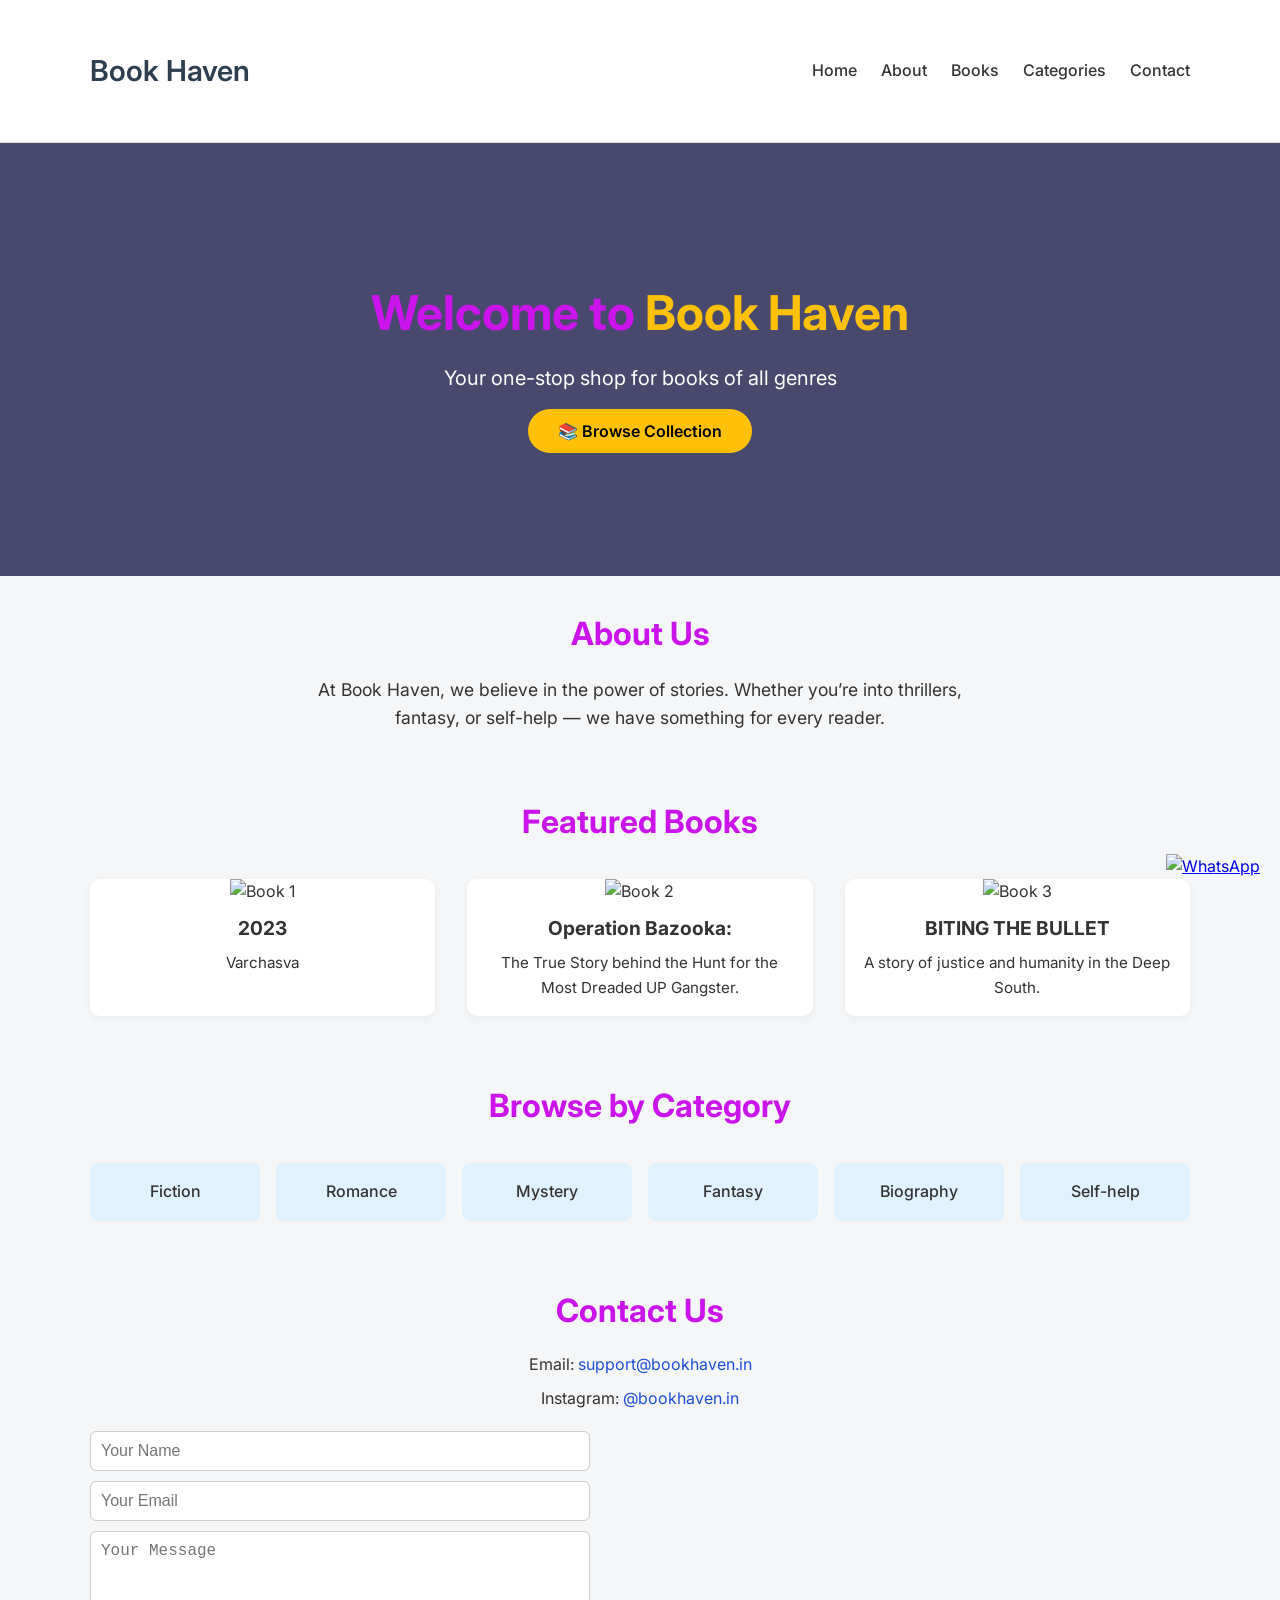
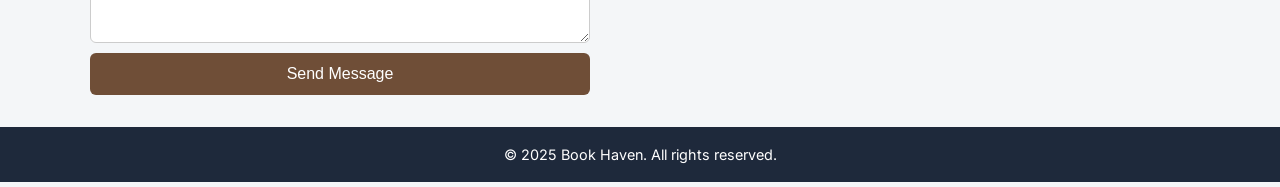
==== index.html @ 3eb671a6 "Enhanced hero section design" ====
<!DOCTYPE html>
<html lang="en">
<head>
  <meta charset="UTF-8" />
  <meta name="viewport" content="width=device-width, initial-scale=1.0"/>
  <title>Book Haven</title>
  <link rel="stylesheet" href="style.css" />
  <link href="https://fonts.googleapis.com/css2?family=Inter:wght@400;600&display=swap" rel="stylesheet">
</head>
<body>

  <!-- Navbar -->
  <nav class="navbar">
    <div class="container">
      <h1 class="logo">Book Haven</h1>
      <ul class="nav-links">
        <li><a href="#home">Home</a></li>
        <li><a href="#about">About</a></li>
        <li><a href="#books">Books</a></li>
        <li><a href="#categories">Categories</a></li>
        <li><a href="#contact">Contact</a></li>
      </ul>
    </div>
  </nav>

  <!-- Hero Section -->
<section class="hero" id="home">
  <div class="container hero-content">
    <div class="hero-text">
      <h2>Welcome to <span>Book Haven</span></h2>
      <p>Your one-stop shop for books of all genres</p>
      <a href="#books" class="btn">📚 Browse Collection</a>
    </div>
  </div>
</section>

  <!-- About Section -->
  <section class="about" id="about">
    <div class="container">
      <h2>About Us</h2>
      <p>At Book Haven, we believe in the power of stories. Whether you’re into thrillers, fantasy, or self-help — we have something for every reader.</p>
    </div>
  </section>

  <!-- Books Section -->
  <section class="books" id="books">
    <div class="container">
      <h2>Featured Books</h2>
      <div class="book-grid">
        <div class="book-card">
          <img src="https://m.media-amazon.com/images/I/51sMJkf2YaL._SY445_SX342_.jpg" alt="Book 1">
          <h3>2023</h3>
          <p>Varchasva </p>
        </div>
        <div class="book-card">
          <img src="https://m.media-amazon.com/images/I/51KlXDoLJAL._SY445_SX342_.jpg" alt="Book 2">
          <h3>Operation Bazooka:</h3>
          <p>The True Story behind the Hunt for the Most Dreaded UP Gangster.</p>
        </div>
        <div class="book-card">
          <img src="https://m.media-amazon.com/images/I/71WSqpp+TQL._SY522_.jpg" alt="Book 3">
          <h3>BITING THE BULLET</h3>
          <p>A story of justice and humanity in the Deep South.</p>
        </div>
      </div>
    </div>
  </section>

  <!-- Categories Section -->
  <section class="categories" id="categories">
    <div class="container">
      <h2>Browse by Category</h2>
      <div class="category-grid">
        <div class="category-card">Fiction</div>
        <div class="category-card">Romance</div>
        <div class="category-card">Mystery</div>
        <div class="category-card">Fantasy</div>
        <div class="category-card">Biography</div>
        <div class="category-card">Self-help</div>
      </div>
    </div>
  </section>

  <!-- Contact Section -->
<section class="contact" id="contact">
  <div class="container">
    <h2>Contact Us</h2>
    <p>Email: <a href="mailto:support@bookhaven.in">support@bookhaven.in</a></p>
    <p>Instagram: <a href="https://instagram.com/bookhaven.in" target="_blank">@bookhaven.in</a></p>

    <form action="https://formspree.io/f/xdoqgrrr" method="POST" class="contact-form">
      <input type="text" name="name" placeholder="Your Name" required>
      <input type="email" name="email" placeholder="Your Email" required>
      <textarea name="message" rows="5" placeholder="Your Message" required></textarea>
      <button type="submit">Send Message</button>
    </form>
  </div>
</section>

  <!-- Footer -->
  <footer>
    <p>© 2025 Book Haven. All rights reserved.</p>
  </footer>

</body>
<!-- WhatsApp Floating Button -->
<a
  href="https://wa.me/919211645111"
  class="whatsapp-float"
  target="_blank"
  title="Chat with us on WhatsApp"
>
  <img
    src="https://cdn-icons-png.flaticon.com/512/733/733585.png"
    alt="WhatsApp"
    width="50"
  />
</a>

<style>
  .whatsapp-float {
    position: fixed;
    bottom: 20px;
    right: 20px;
    z-index: 1000;
    transition: transform 0.3s ease;
  }

  .whatsapp-float:hover {
    transform: scale(1.1);
  }
</style>

</html>
---- style.css ----
/* Global Styles */
* {
    margin: 0;
    padding: 0;
    box-sizing: border-box;
  }
  
  body {
    font-family: 'Inter', sans-serif;
    background-color: #f4f6f8;
    color: #333;
    line-height: 1.6;
  }
  
  .container {
    width: 90%;
    max-width: 1100px;
    margin: 0 auto;
    padding: 2rem 0;
  }
  
  /* Navbar */
  .navbar {
    background-color: #ffffff;
    border-bottom: 1px solid #ddd;
    padding: 1rem 0;
    position: sticky;
    top: 0;
    z-index: 1000;
  }
  
  .navbar .container {
    display: flex;
    justify-content: space-between;
    align-items: center;
  }
  
  .logo {
    font-size: 1.8rem;
    font-weight: 600;
    color: #2c3e50;
  }
  
  .nav-links {
    list-style: none;
    display: flex;
    gap: 1.5rem;
  }
  
  .nav-links a {
    text-decoration: none;
    color: #333;
    font-weight: 500;
    transition: color 0.3s;
  }
  
  .nav-links a:hover {
    color: #0077cc;
  }
  
  /* Hero */
  .hero {
    background: linear-gradient(rgba(0, 0, 50, 0.7), rgba(0, 0, 50, 0.7)),
                url('https://images.unsplash.com/photo-1512820790803-83ca734da794') no-repeat center center/cover;
    color: white;
    padding: 100px 0;
    text-align: center;
  }
  
  .hero h2 {
    font-size: 3rem;
    margin-bottom: 10px;
    font-weight: 700;
  }
  
  .hero h2 span {
    color: #ffc107;
  }
  
  .hero p {
    font-size: 1.25rem;
    margin-bottom: 25px;
  }
  
  .hero .btn {
    background-color: #ffc107;
    color: #000;
    padding: 12px 30px;
    border-radius: 30px;
    font-weight: 600;
    text-decoration: none;
    transition: background 0.3s;
  }
  
  .hero .btn:hover {
    background-color: #ff9800;
  }  
  
  .btn {
    padding: 0.75rem 1.5rem;
    background-color: #1e3a8a;
    color: #fff;
    text-decoration: none;
    border-radius: 6px;
    font-weight: 500;
    transition: background 0.3s;
  }
  
  .btn:hover {
    background-color: #374151;
  }
  
  /* Section Headings */
  h2 {
    text-align: center;
    margin-bottom: 1rem;
    font-size: 2rem;
    color: #cb13eb;
  }
  
  /* About */
  .about p {
    text-align: center;
    max-width: 700px;
    margin: 0 auto;
    font-size: 1.1rem;
  }
  
  /* Books Section */
  .book-grid {
    display: grid;
    grid-template-columns: repeat(auto-fit, minmax(220px, 1fr));
    gap: 2rem;
    margin-top: 2rem;
  }
  
  .book-card {
    background-color: #fff;
    border-radius: 10px;
    overflow: hidden;
    box-shadow: 0 2px 8px rgba(0, 0, 0, 0.05);
    text-align: center;
  }
  
  .book-card img {
    width: 100%;
    height: 300px;
    object-fit: cover;
  }
  
  .book-card h3 {
    font-size: 1.2rem;
    margin: 0.5rem 0;
  }
  
  .book-card p {
    font-size: 0.95rem;
    padding: 0 1rem 1rem;
  }
  
  /* Categories */
  .category-grid {
    display: grid;
    grid-template-columns: repeat(auto-fit, minmax(150px, 1fr));
    gap: 1rem;
    margin-top: 2rem;
  }
  
  .category-card {
    background-color: #e0f2fe;
    text-align: center;
    padding: 1rem;
    border-radius: 8px;
    font-weight: 500;
    transition: background 0.3s;
  }
  
  .category-card:hover {
    background-color: #bae6fd;
  }
  
  /* Contact */
  .contact p {
    text-align: center;
    font-size: 1rem;
    margin-bottom: 0.5rem;
  }
  
  .contact a {
    color: #1d4ed8;
    text-decoration: none;
  }
  
  .contact a:hover {
    text-decoration: underline;
  }
  
  /* Footer */
  footer {
    background-color: #1e293b;
    color: #fff;
    text-align: center;
    padding: 1rem;
    font-size: 0.9rem;
  }
  .contact-form {
    margin-top: 20px;
    display: flex;
    flex-direction: column;
    gap: 10px;
    max-width: 500px;
  }
  
  .contact-form input,
  .contact-form textarea {
    padding: 10px;
    border: 1px solid #ccc;
    border-radius: 6px;
    font-size: 16px;
  }
  
  .contact-form button {
    padding: 12px;
    background-color: #6f4e37; /* coffee brown */
    color: white;
    border: none;
    border-radius: 6px;
    cursor: pointer;
    font-size: 16px;
    transition: 0.3s ease;
  }
  
  .contact-form button:hover {
    background-color: #563927;
  }
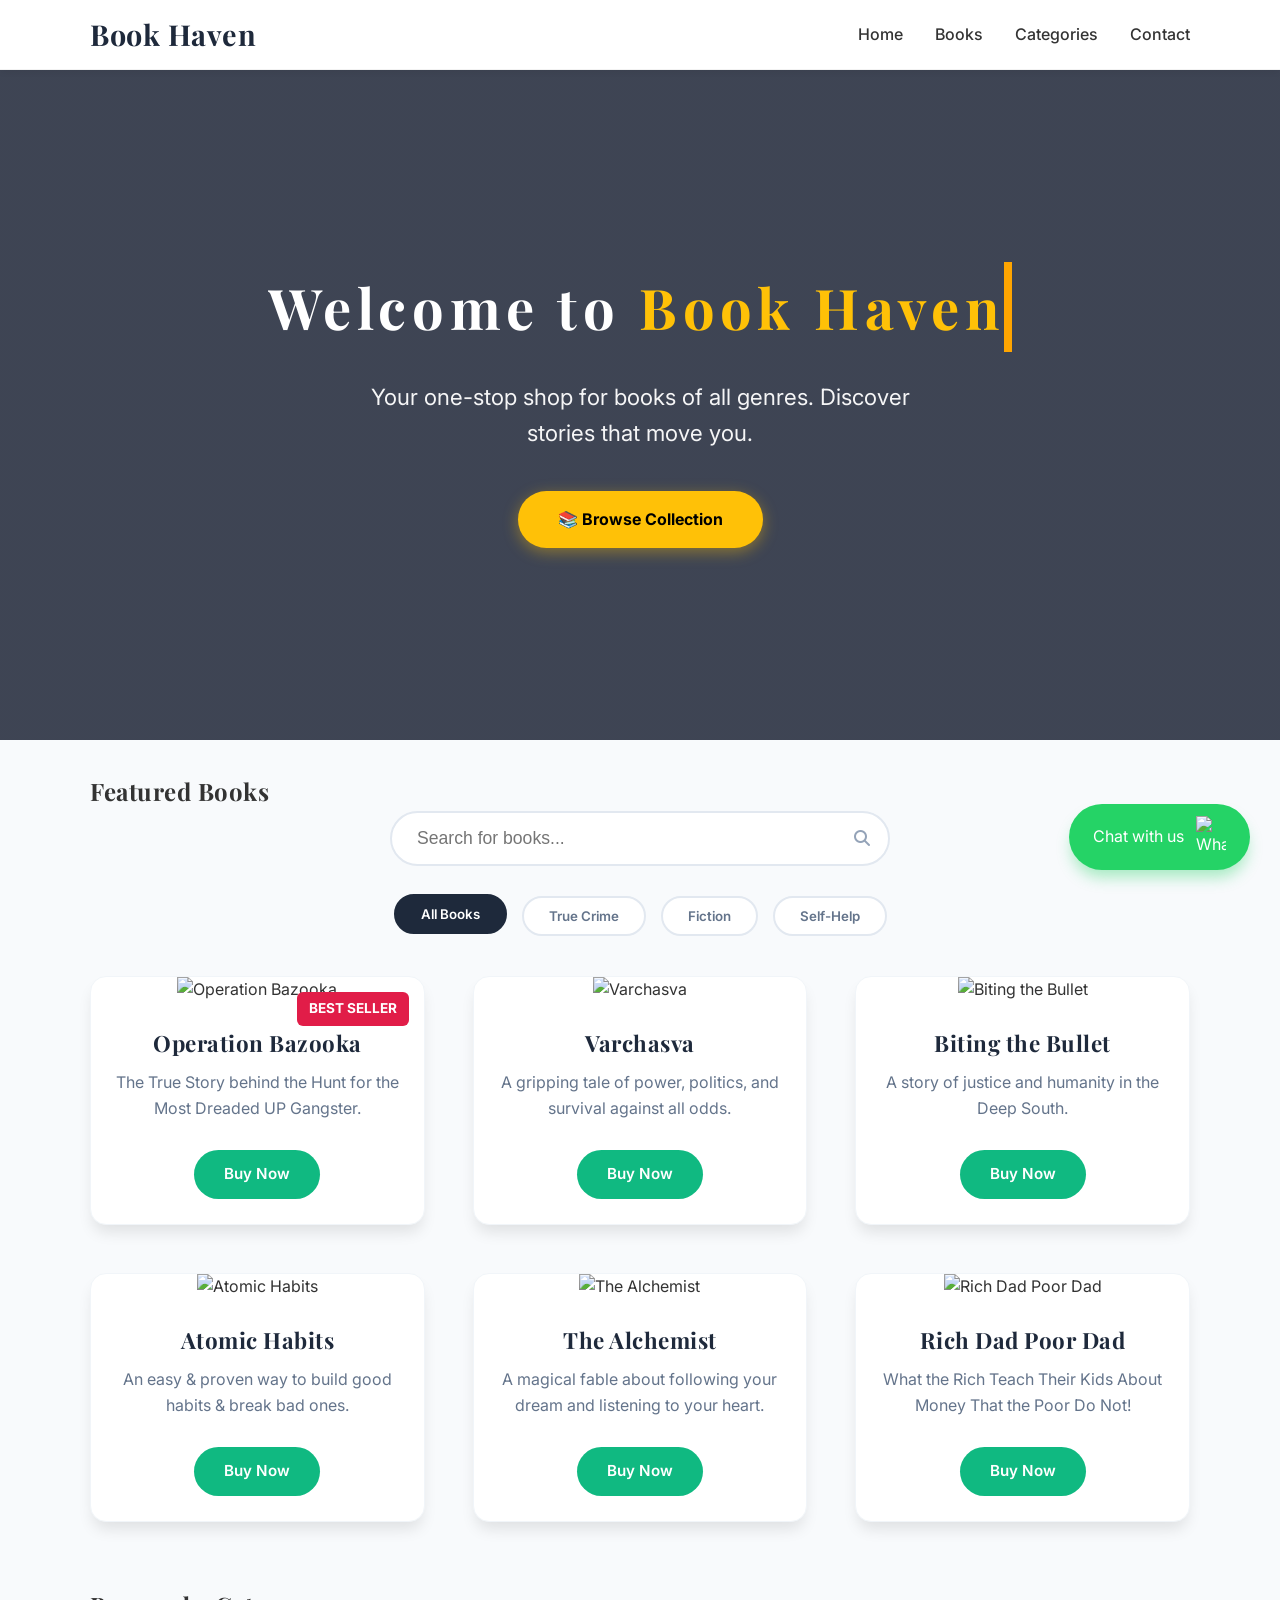
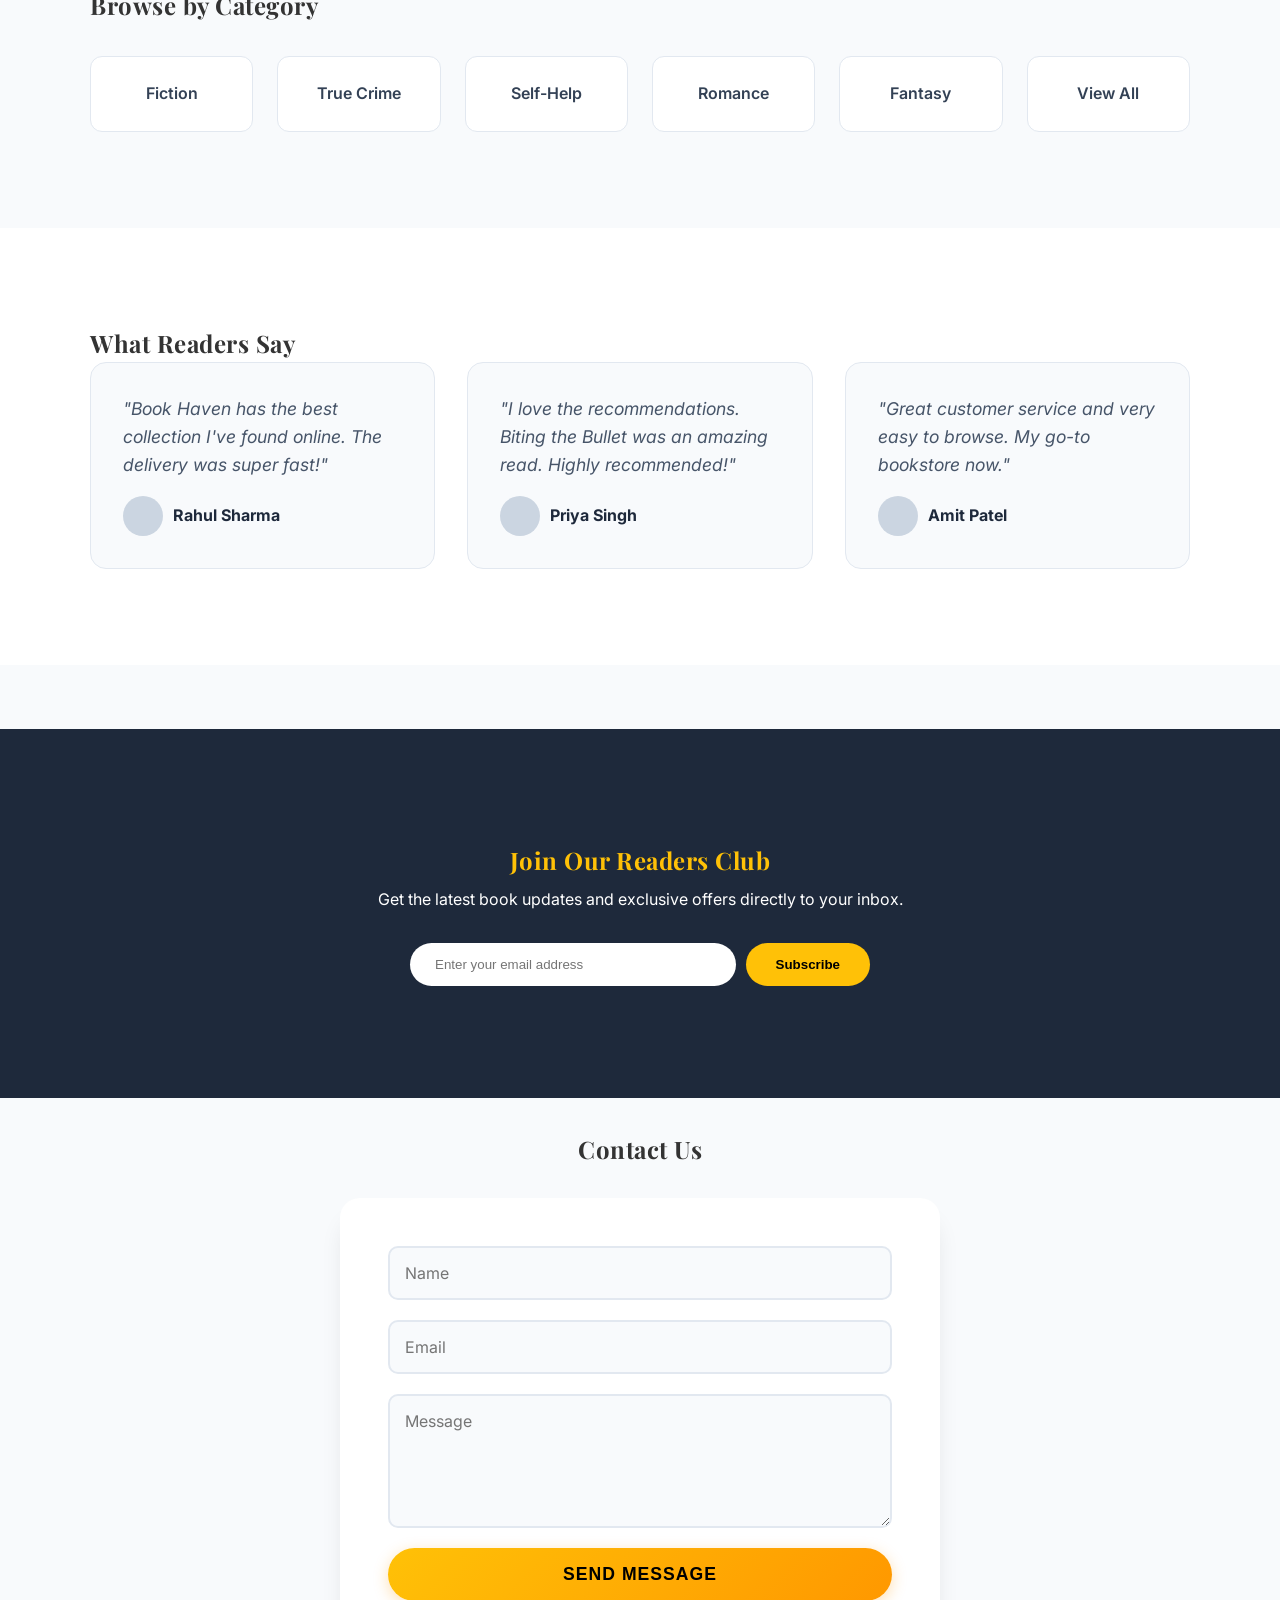
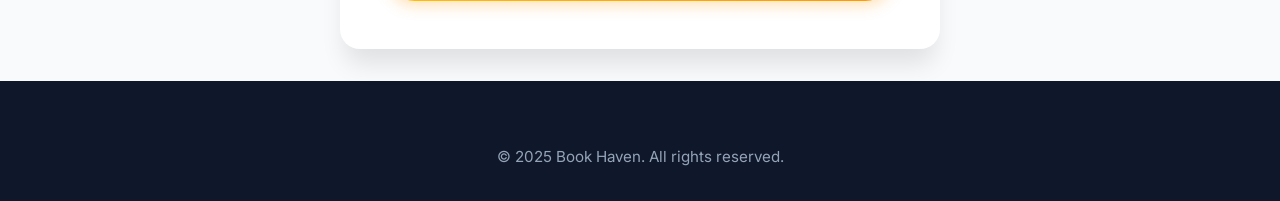
==== commit b51e88da: "Revamp index.html with new features and styles Updated the title and added favicon. Enhanced styles " ====
--- a/index.html
+++ b/index.html
@@ -3,132 +3,393 @@
 <head>
   <meta charset="UTF-8" />
   <meta name="viewport" content="width=device-width, initial-scale=1.0"/>
-  <title>Book Haven</title>
-  <link rel="stylesheet" href="style.css" />
-  <link href="https://fonts.googleapis.com/css2?family=Inter:wght@400;600&display=swap" rel="stylesheet">
+  <title>Book Haven | Premium Bookstore</title>
+  <link rel="icon" type="image/png" href="https://cdn-icons-png.flaticon.com/512/2232/2232688.png">
+  <link href="https://fonts.googleapis.com/css2?family=Inter:wght@400;500;600&family=Playfair+Display:wght@700&display=swap" rel="stylesheet">
+  <link rel="stylesheet" href="https://cdnjs.cloudflare.com/ajax/libs/font-awesome/6.4.0/css/all.min.css">
+  
+  <style>
+    /* --- CSS STYLES --- */
+    * { margin: 0; padding: 0; box-sizing: border-box; }
+    html { scroll-behavior: smooth; overflow-x: hidden; }
+    body { font-family: 'Inter', sans-serif; background-color: #f8fafc; color: #333; line-height: 1.6; }
+
+    /* Animations */
+    .hidden-el { opacity: 0; transform: translateY(30px); transition: all 0.8s ease-out; }
+    .show-el { opacity: 1; transform: translateY(0); }
+    @keyframes fadeIn { from { opacity: 0; transform: translateY(20px); } to { opacity: 1; transform: translateY(0); } }
+
+    .container { width: 90%; max-width: 1100px; margin: 0 auto; padding: 2rem 0; }
+    h1, h2, h3 { font-family: 'Playfair Display', serif; letter-spacing: 0.5px; }
+
+    /* Navbar */
+    .navbar {
+        background-color: rgba(255, 255, 255, 0.98); backdrop-filter: blur(10px);
+        border-bottom: 1px solid rgba(0, 0, 0, 0.05); height: 70px;
+        display: flex; align-items: center; position: sticky; top: 0; z-index: 1000;
+        box-shadow: 0 4px 6px -1px rgba(0, 0, 0, 0.05);
+    }
+    .navbar .container { display: flex; justify-content: space-between; align-items: center; padding: 0; height: 100%; }
+    .logo { font-size: 1.8rem; font-weight: 700; color: #1e293b; }
+    .nav-links { list-style: none; display: flex; gap: 2rem; }
+    .nav-links a { text-decoration: none; color: #333; font-weight: 500; transition: 0.3s; }
+    .nav-links a:hover { color: #ffc107; }
+    .hamburger { display: none; cursor: pointer; font-size: 1.5rem; color: #1e293b; }
+
+    /* Hero with Typewriter */
+    .hero {
+        background: linear-gradient(rgba(15, 23, 42, 0.8), rgba(15, 23, 42, 0.8)),
+                    url('https://images.unsplash.com/photo-1512820790803-83ca734da794') no-repeat center center/cover;
+        color: white; padding: 160px 0; text-align: center;
+    }
+    .typewriter h2 {
+        display: inline-block; overflow: hidden; border-right: .15em solid orange;
+        white-space: nowrap; margin: 0 auto 20px; letter-spacing: .10em;
+        animation: typing 3.5s steps(40, end), blink-caret .75s step-end infinite;
+        font-size: 3.5rem; font-weight: 700;
+    }
+    @keyframes typing { from { width: 0 } to { width: 100% } }
+    @keyframes blink-caret { from, to { border-color: transparent } 50% { border-color: orange; } }
+    
+    .hero h2 span { color: #ffc107; }
+    .hero p { font-size: 1.4rem; margin: 0 auto 40px; opacity: 0.95; max-width: 600px; }
+    .btn {
+        padding: 1rem 2.5rem; background-color: #ffc107; color: #000; text-decoration: none;
+        border-radius: 50px; font-weight: 700; transition: 0.3s; display: inline-block;
+        box-shadow: 0 4px 15px rgba(255, 193, 7, 0.4);
+    }
+    .btn:hover { background-color: #ffca2c; transform: translateY(-3px) scale(1.05); }
+
+    /* Search Bar */
+    .search-wrapper {
+        text-align: center; margin-bottom: 30px; position: relative; max-width: 500px; margin-left: auto; margin-right: auto;
+    }
+    .search-input {
+        width: 100%; padding: 15px 50px 15px 25px; font-size: 1.1rem; border: 2px solid #e2e8f0; border-radius: 50px; outline: none; transition: 0.3s;
+    }
+    .search-input:focus { border-color: #3b82f6; box-shadow: 0 0 0 4px rgba(59, 130, 246, 0.1); }
+    .search-icon { position: absolute; right: 20px; top: 50%; transform: translateY(-50%); color: #94a3b8; }
+
+    /* Filters */
+    .filter-container { display: flex; justify-content: center; gap: 15px; margin-bottom: 40px; flex-wrap: wrap; }
+    .filter-btn {
+        padding: 10px 25px; border: 2px solid #e2e8f0; background: white; border-radius: 30px;
+        cursor: pointer; font-weight: 600; font-family: 'Inter', sans-serif; transition: 0.3s; color: #64748b;
+    }
+    .filter-btn:hover, .filter-btn.active {
+        background-color: #1e293b; color: white; border-color: #1e293b; transform: translateY(-2px);
+    }
+
+    /* Books */
+    .book-grid { display: grid; grid-template-columns: repeat(auto-fit, minmax(250px, 1fr)); gap: 3rem; margin-top: 2rem; }
+    .book-card {
+        background-color: #fff; border-radius: 16px; overflow: hidden;
+        box-shadow: 0 10px 15px -3px rgba(0, 0, 0, 0.1); text-align: center;
+        transition: 0.4s; padding-bottom: 25px; position: relative; border: 1px solid #f1f5f9;
+        animation: fadeIn 0.5s ease-in-out;
+    }
+    .book-card:hover { transform: translateY(-10px); box-shadow: 0 25px 50px -12px rgba(0, 0, 0, 0.25); }
+    .book-card img { width: 100%; height: 350px; object-fit: cover; }
+    .book-card h3 { font-size: 1.4rem; margin: 1.5rem 0 0.5rem; color: #1e293b; padding: 0 10px; }
+    .book-card p { font-size: 1rem; padding: 0 1.5rem 1.5rem; color: #64748b; }
+    .badge {
+        position: absolute; top: 15px; right: 15px; background-color: #e11d48; color: white;
+        padding: 6px 12px; font-size: 0.85rem; font-weight: 700; border-radius: 6px; z-index: 10;
+    }
+    .buy-btn {
+        display: inline-block; margin-top: 5px; padding: 12px 30px;
+        background-color: #10b981; color: white; text-decoration: none; border-radius: 50px;
+        font-weight: 600; font-size: 0.95rem; transition: 0.3s;
+    }
+    .buy-btn:hover { background-color: #059669; transform: translateY(-2px); box-shadow: 0 10px 15px rgba(16, 185, 129, 0.3); }
+
+    /* Categories */
+    .category-grid { display: grid; grid-template-columns: repeat(auto-fit, minmax(150px, 1fr)); gap: 1.5rem; margin-top: 2rem; }
+    .category-card {
+        background: white; color: #334155; text-align: center; padding: 1.5rem;
+        border-radius: 12px; font-weight: 600; cursor: pointer; border: 1px solid #e2e8f0; transition: 0.3s;
+    }
+    .category-card:hover {
+        background: #3b82f6; color: white; transform: translateY(-5px); border-color: #3b82f6;
+    }
+
+    /* Testimonials */
+    .testimonials { background-color: #fff; padding: 4rem 0; margin-top: 4rem; }
+    .testimonial-grid { display: grid; grid-template-columns: repeat(auto-fit, minmax(300px, 1fr)); gap: 2rem; }
+    .testimonial-card { background: #f8fafc; padding: 2rem; border-radius: 16px; border: 1px solid #e2e8f0; text-align: left; }
+    .testimonial-text { font-style: italic; color: #475569; margin-bottom: 1rem; font-size: 1.1rem; }
+    .testimonial-author { font-weight: 700; color: #1e293b; display: flex; align-items: center; gap: 10px; }
+    .avatar { width: 40px; height: 40px; background-color: #cbd5e1; border-radius: 50%; }
+
+    /* Newsletter */
+    .newsletter { background-color: #1e293b; color: white; padding: 5rem 0; text-align: center; margin-top: 4rem; }
+    .newsletter h2 { color: #ffc107; margin-bottom: 0.5rem; }
+    .newsletter-form { max-width: 500px; margin: 30px auto 0; display: flex; gap: 10px; padding: 0 20px; }
+    .newsletter-form input { flex: 1; padding: 14px 25px; border-radius: 50px; border: none; outline: none; }
+    .newsletter-form button {
+        padding: 14px 30px; border-radius: 50px; border: none; background-color: #ffc107; font-weight: 700; cursor: pointer;
+    }
+
+    /* Contact */
+    .contact-form {
+        margin: 30px auto 0; display: flex; flex-direction: column; gap: 20px; max-width: 600px;
+        background: white; padding: 3rem; border-radius: 20px; box-shadow: 0 20px 25px -5px rgba(0, 0, 0, 0.1);
+    }
+    .contact-form input, .contact-form textarea {
+        padding: 15px; border: 2px solid #e2e8f0; border-radius: 10px; font-size: 16px;
+        background-color: #f8fafc; font-family: inherit; outline: none;
+    }
+    .contact-form button {
+        width: 100%; padding: 16px; background: linear-gradient(135deg, #ffc107 0%, #ff9800 100%);
+        color: #000; font-weight: 700; font-size: 1.1rem; border: none; border-radius: 50px;
+        cursor: pointer; text-transform: uppercase; letter-spacing: 1px; box-shadow: 0 4px 15px rgba(255, 152, 0, 0.3); transition: 0.3s;
+    }
+    .contact-form button:hover { transform: translateY(-3px); box-shadow: 0 10px 20px rgba(255, 152, 0, 0.5); }
+
+    /* Footer & Extras */
+    footer { background-color: #0f172a; color: #94a3b8; padding: 4rem 0 2rem; font-size: 0.95rem; text-align: center; }
+    .whatsapp-float {
+        position: fixed; bottom: 30px; right: 30px; z-index: 1000; background-color: #25d366; color: white;
+        padding: 12px 24px; border-radius: 50px; display: flex; align-items: center; gap: 12px;
+        text-decoration: none; box-shadow: 0 10px 15px -3px rgba(37, 211, 102, 0.4);
+    }
+    .whatsapp-float:hover { transform: translateY(-5px); }
+
+    @media (max-width: 768px) {
+        .nav-links {
+            position: fixed; right: 0; top: 70px; height: calc(100vh - 70px); background: white;
+            flex-direction: column; width: 60%; align-items: center; padding-top: 50px;
+            transform: translateX(100%); transition: 0.4s; box-shadow: -5px 0 15px rgba(0,0,0,0.1);
+        }
+        .nav-links.active { transform: translateX(0%); }
+        .hamburger { display: block; }
+        .typewriter h2 { font-size: 2rem; white-space: normal; border: none; animation: none; }
+    }
+  </style>
 </head>
 <body>
 
-  <!-- Navbar -->
   <nav class="navbar">
     <div class="container">
       <h1 class="logo">Book Haven</h1>
-      <ul class="nav-links">
+      <ul class="nav-links" id="navLinks">
         <li><a href="#home">Home</a></li>
-        <li><a href="#about">About</a></li>
         <li><a href="#books">Books</a></li>
         <li><a href="#categories">Categories</a></li>
         <li><a href="#contact">Contact</a></li>
       </ul>
+      <div class="hamburger" id="hamburger"><i class="fas fa-bars"></i></div>
     </div>
   </nav>
 
-  <!-- Hero Section -->
-<section class="hero" id="home">
-  <div class="container hero-content">
-    <div class="hero-text">
-      <h2>Welcome to <span>Book Haven</span></h2>
-      <p>Your one-stop shop for books of all genres</p>
+  <section class="hero" id="home">
+    <div class="container">
+      <div class="typewriter">
+        <h2>Welcome to <span>Book Haven</span></h2>
+      </div>
+      <p>Your one-stop shop for books of all genres. Discover stories that move you.</p>
       <a href="#books" class="btn">📚 Browse Collection</a>
     </div>
-  </div>
-</section>
-
-  <!-- About Section -->
-  <section class="about" id="about">
-    <div class="container">
-      <h2>About Us</h2>
-      <p>At Book Haven, we believe in the power of stories. Whether you’re into thrillers, fantasy, or self-help — we have something for every reader.</p>
-    </div>
-  </section>
-
-  <!-- Books Section -->
-  <section class="books" id="books">
+  </section>
+
+  <section class="books hidden-el" id="books">
     <div class="container">
       <h2>Featured Books</h2>
-      <div class="book-grid">
-        <div class="book-card">
-          <img src="https://m.media-amazon.com/images/I/51sMJkf2YaL._SY445_SX342_.jpg" alt="Book 1">
-          <h3>2023</h3>
-          <p>Varchasva </p>
-        </div>
-        <div class="book-card">
-          <img src="https://m.media-amazon.com/images/I/51KlXDoLJAL._SY445_SX342_.jpg" alt="Book 2">
-          <h3>Operation Bazooka:</h3>
+
+      <div class="search-wrapper">
+        <input type="text" id="searchInput" class="search-input" placeholder="Search for books...">
+        <i class="fas fa-search search-icon"></i>
+      </div>
+      
+      <div class="filter-container">
+        <button class="filter-btn active" id="btn-all" onclick="filterBooks('all')">All Books</button>
+        <button class="filter-btn" id="btn-true-crime" onclick="filterBooks('true-crime')">True Crime</button>
+        <button class="filter-btn" id="btn-fiction" onclick="filterBooks('fiction')">Fiction</button>
+        <button class="filter-btn" id="btn-self-help" onclick="filterBooks('self-help')">Self-Help</button>
+      </div>
+
+      <div class="book-grid" id="bookGrid">
+        
+        <div class="book-card" data-category="true-crime">
+          <span class="badge">BEST SELLER</span>
+          <img src="https://m.media-amazon.com/images/I/51KlXDoLJAL._SY445_SX342_.jpg" alt="Operation Bazooka">
+          <h3>Operation Bazooka</h3>
           <p>The True Story behind the Hunt for the Most Dreaded UP Gangster.</p>
-        </div>
-        <div class="book-card">
-          <img src="https://m.media-amazon.com/images/I/71WSqpp+TQL._SY522_.jpg" alt="Book 3">
-          <h3>BITING THE BULLET</h3>
+          <a href="https://www.amazon.in/dp/9395192313" target="_blank" class="buy-btn">Buy Now</a>
+        </div>
+
+        <div class="book-card" data-category="fiction">
+          <img src="https://m.media-amazon.com/images/I/51sMJkf2YaL._SY445_SX342_.jpg" alt="Varchasva">
+          <h3>Varchasva</h3>
+          <p>A gripping tale of power, politics, and survival against all odds.</p>
+          <a href="https://www.amazon.in/dp/8119989465" target="_blank" class="buy-btn">Buy Now</a>
+        </div>
+
+        <div class="book-card" data-category="fiction">
+          <img src="https://m.media-amazon.com/images/I/71WSqpp+TQL._SY522_.jpg" alt="Biting the Bullet">
+          <h3>Biting the Bullet</h3>
           <p>A story of justice and humanity in the Deep South.</p>
-        </div>
-      </div>
-    </div>
-  </section>
-
-  <!-- Categories Section -->
-  <section class="categories" id="categories">
+          <a href="https://www.amazon.in/dp/9353337776" target="_blank" class="buy-btn">Buy Now</a>
+        </div>
+
+        <div class="book-card" data-category="self-help">
+          <img src="https://m.media-amazon.com/images/I/51-nXsSRfZL._SY445_SX342_.jpg" alt="Atomic Habits">
+          <h3>Atomic Habits</h3>
+          <p>An easy & proven way to build good habits & break bad ones.</p>
+          <a href="https://www.amazon.in/dp/1847941834" target="_blank" class="buy-btn">Buy Now</a>
+        </div>
+
+        <div class="book-card" data-category="fiction">
+          <img src="https://m.media-amazon.com/images/I/410llGwMZGL._SY445_SX342_.jpg" alt="The Alchemist">
+          <h3>The Alchemist</h3>
+          <p>A magical fable about following your dream and listening to your heart.</p>
+          <a href="https://www.amazon.in/dp/8172234988" target="_blank" class="buy-btn">Buy Now</a>
+        </div>
+
+         <div class="book-card" data-category="self-help">
+            <img src="https://m.media-amazon.com/images/I/51QnuLIY2uL._SY445_SX342_.jpg" alt="Rich Dad Poor Dad">
+            <h3>Rich Dad Poor Dad</h3>
+            <p>What the Rich Teach Their Kids About Money That the Poor Do Not!</p>
+            <a href="https://www.amazon.in/dp/1612681131" target="_blank" class="buy-btn">Buy Now</a>
+          </div>
+
+      </div>
+    </div>
+  </section>
+
+  <section class="categories hidden-el" id="categories">
     <div class="container">
       <h2>Browse by Category</h2>
       <div class="category-grid">
-        <div class="category-card">Fiction</div>
-        <div class="category-card">Romance</div>
-        <div class="category-card">Mystery</div>
-        <div class="category-card">Fantasy</div>
-        <div class="category-card">Biography</div>
-        <div class="category-card">Self-help</div>
-      </div>
-    </div>
-  </section>
-
-  <!-- Contact Section -->
-<section class="contact" id="contact">
-  <div class="container">
-    <h2>Contact Us</h2>
-    <p>Email: <a href="mailto:support@bookhaven.in">support@bookhaven.in</a></p>
-    <p>Instagram: <a href="https://instagram.com/bookhaven.in" target="_blank">@bookhaven.in</a></p>
-
-    <form action="https://formspree.io/f/xdoqgrrr" method="POST" class="contact-form">
-      <input type="text" name="name" placeholder="Your Name" required>
-      <input type="email" name="email" placeholder="Your Email" required>
-      <textarea name="message" rows="5" placeholder="Your Message" required></textarea>
-      <button type="submit">Send Message</button>
-    </form>
-  </div>
-</section>
-
-  <!-- Footer -->
+        <div class="category-card" onclick="selectCategory('fiction')">Fiction</div>
+        <div class="category-card" onclick="selectCategory('true-crime')">True Crime</div>
+        <div class="category-card" onclick="selectCategory('self-help')">Self-Help</div>
+        <div class="category-card" onclick="selectCategory('fiction')">Romance</div>
+        <div class="category-card" onclick="selectCategory('fiction')">Fantasy</div>
+        <div class="category-card" onclick="selectCategory('all')">View All</div>
+      </div>
+    </div>
+  </section>
+
+  <section class="testimonials hidden-el">
+    <div class="container">
+      <h2>What Readers Say</h2>
+      <div class="testimonial-grid">
+        <div class="testimonial-card">
+          <p class="testimonial-text">"Book Haven has the best collection I've found online. The delivery was super fast!"</p>
+          <div class="testimonial-author">
+            <div class="avatar"></div>
+            <span>Rahul Sharma</span>
+          </div>
+        </div>
+        <div class="testimonial-card">
+          <p class="testimonial-text">"I love the recommendations. Biting the Bullet was an amazing read. Highly recommended!"</p>
+          <div class="testimonial-author">
+            <div class="avatar"></div>
+            <span>Priya Singh</span>
+          </div>
+        </div>
+        <div class="testimonial-card">
+          <p class="testimonial-text">"Great customer service and very easy to browse. My go-to bookstore now."</p>
+          <div class="testimonial-author">
+            <div class="avatar"></div>
+            <span>Amit Patel</span>
+          </div>
+        </div>
+      </div>
+    </div>
+  </section>
+
+  <section class="newsletter hidden-el">
+    <div class="container">
+      <h2>Join Our Readers Club</h2>
+      <p>Get the latest book updates and exclusive offers directly to your inbox.</p>
+      <form class="newsletter-form" onsubmit="event.preventDefault(); alert('Subscribed!');">
+        <input type="email" placeholder="Enter your email address" required>
+        <button type="submit">Subscribe</button>
+      </form>
+    </div>
+  </section>
+
+  <section class="contact hidden-el" id="contact">
+    <div class="container">
+      <h2 style="text-align: center;">Contact Us</h2>
+      <form action="https://formspree.io/f/xdoqgrrr" method="POST" class="contact-form">
+        <input type="text" name="name" placeholder="Name" required>
+        <input type="email" name="email" placeholder="Email" required>
+        <textarea name="message" rows="5" placeholder="Message" required></textarea>
+        <button type="submit">Send Message</button>
+      </form>
+    </div>
+  </section>
+
   <footer>
     <p>© 2025 Book Haven. All rights reserved.</p>
   </footer>
 
+  <a href="https://wa.me/919211645111" class="whatsapp-float" target="_blank">
+    <span class="whatsapp-text">Chat with us</span>
+    <img src="https://cdn-icons-png.flaticon.com/512/733/733585.png" alt="WhatsApp" width="30"/>
+  </a>
+
+  <script>
+    // 1. Mobile Menu
+    const hamburger = document.getElementById('hamburger');
+    const navLinks = document.getElementById('navLinks');
+    hamburger.addEventListener('click', () => navLinks.classList.toggle('active'));
+
+    // 2. Search Logic
+    const searchInput = document.getElementById('searchInput');
+    const bookCards = document.querySelectorAll('.book-card');
+    searchInput.addEventListener('keyup', (e) => {
+      const term = e.target.value.toLowerCase();
+      bookCards.forEach(card => {
+        const title = card.querySelector('h3').textContent.toLowerCase();
+        if (title.includes(term)) {
+          card.style.display = 'block';
+        } else {
+          card.style.display = 'none';
+        }
+      });
+    });
+
+    // 3. Filter Function
+    function filterBooks(category) {
+        const books = document.querySelectorAll('.book-card');
+        const buttons = document.querySelectorAll('.filter-btn');
+
+        // Highlight active button
+        buttons.forEach(btn => btn.classList.remove('active'));
+        const activeBtn = document.getElementById('btn-' + category);
+        if(activeBtn) activeBtn.classList.add('active');
+
+        books.forEach(book => {
+            const bookCategory = book.getAttribute('data-category');
+            if (category === 'all' || bookCategory === category) {
+                book.style.display = 'block';
+                book.style.animation = 'none';
+                book.offsetHeight; 
+                book.style.animation = 'fadeIn 0.5s ease-in-out';
+            } else {
+                book.style.display = 'none';
+            }
+        });
+    }
+
+    // 4. Connect Categories to Filter
+    function selectCategory(category) {
+        document.getElementById('books').scrollIntoView({ behavior: 'smooth' });
+        setTimeout(() => { filterBooks(category); }, 300);
+    }
+
+    // 5. Scroll Animations
+    const observer = new IntersectionObserver((entries) => {
+      entries.forEach((entry) => {
+        if (entry.isIntersecting) entry.target.classList.add('show-el');
+      });
+    });
+    document.querySelectorAll('.hidden-el').forEach((el) => observer.observe(el));
+  </script>
+
 </body>
-<!-- WhatsApp Floating Button -->
-<a
-  href="https://wa.me/919211645111"
-  class="whatsapp-float"
-  target="_blank"
-  title="Chat with us on WhatsApp"
->
-  <img
-    src="https://cdn-icons-png.flaticon.com/512/733/733585.png"
-    alt="WhatsApp"
-    width="50"
-  />
-</a>
-
-<style>
-  .whatsapp-float {
-    position: fixed;
-    bottom: 20px;
-    right: 20px;
-    z-index: 1000;
-    transition: transform 0.3s ease;
-  }
-
-  .whatsapp-float:hover {
-    transform: scale(1.1);
-  }
-</style>
-
 </html>
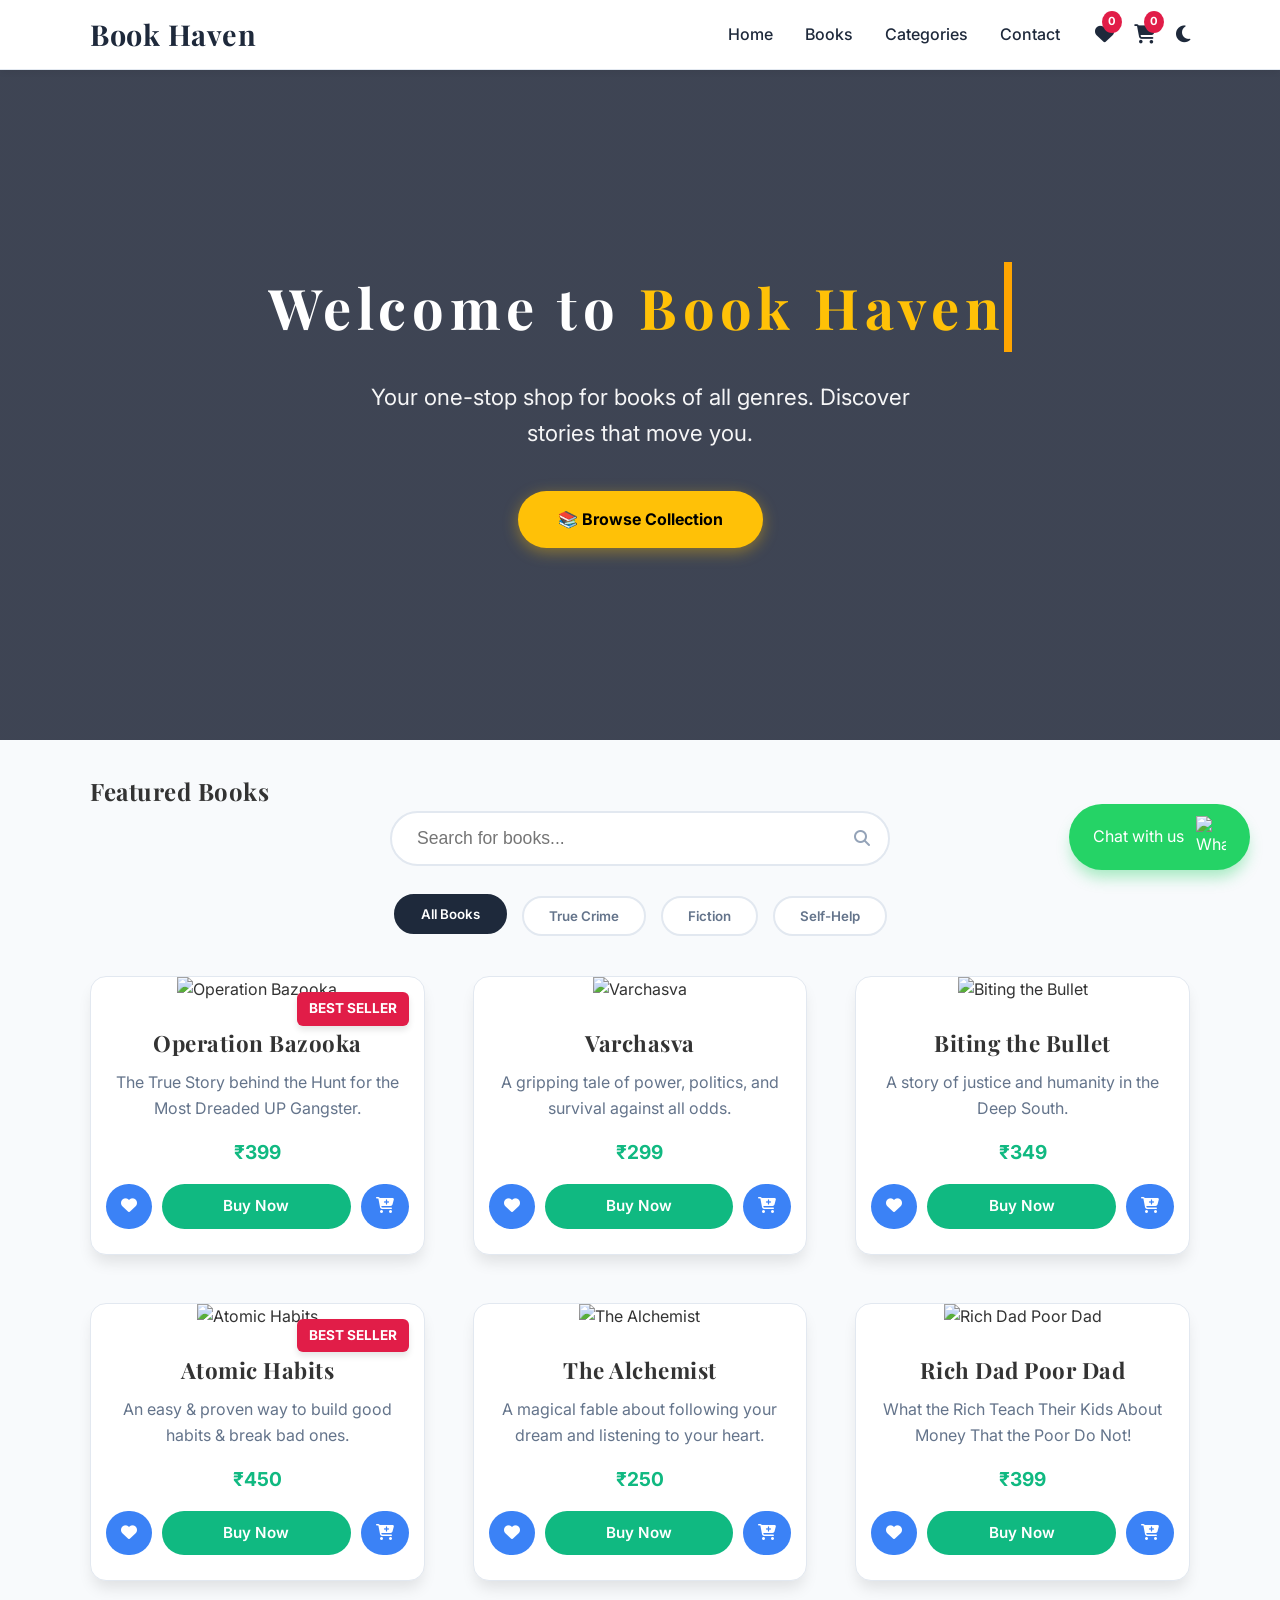
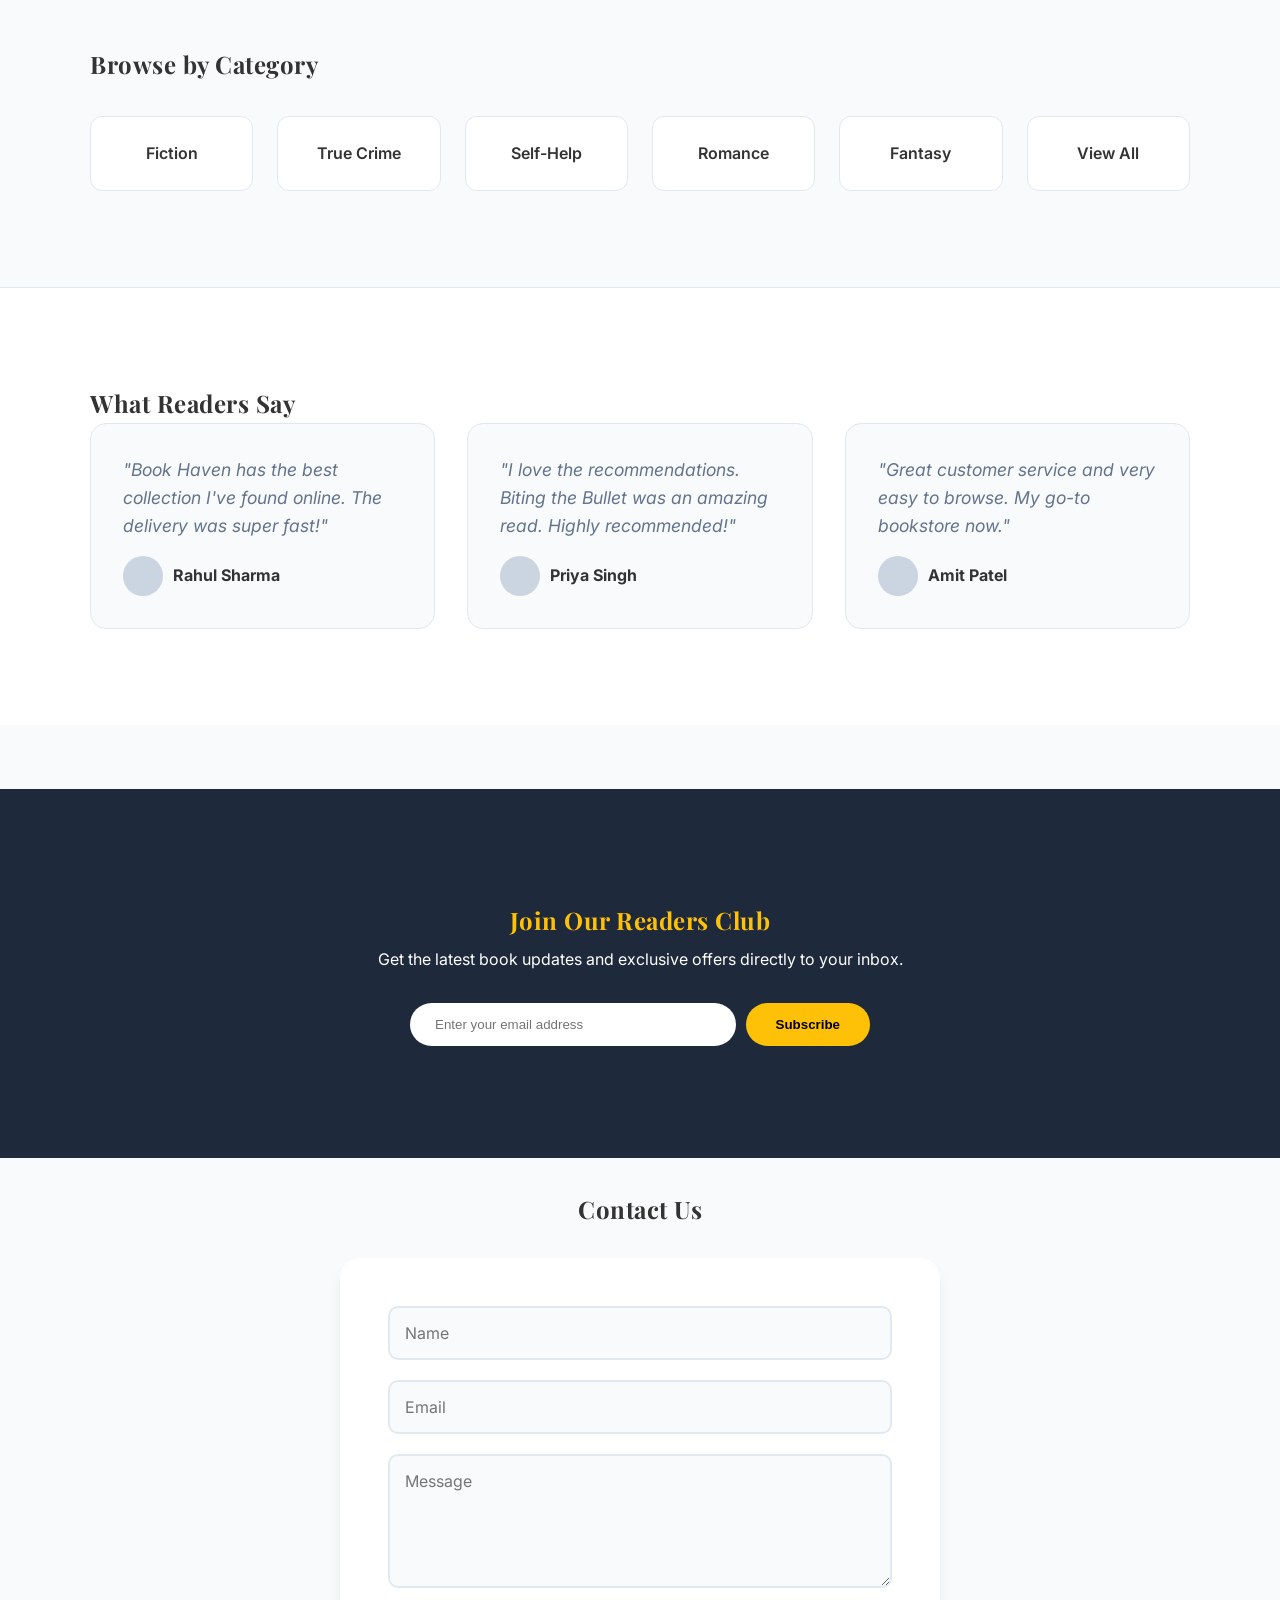
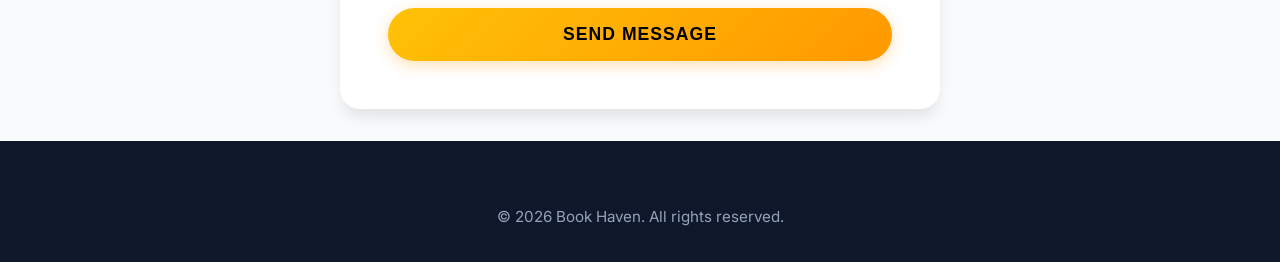
==== commit 5b708937: "Added wishlist and professional UI features" ====
--- a/index.html
+++ b/index.html
@@ -9,10 +9,41 @@
   <link rel="stylesheet" href="https://cdnjs.cloudflare.com/ajax/libs/font-awesome/6.4.0/css/all.min.css">
   
   <style>
-    /* --- CSS STYLES --- */
+    /* --- CSS VARIABLES --- */
+    :root {
+      --bg-color: #f8fafc;
+      --text-color: #333;
+      --card-bg: #fff;
+      --nav-bg: rgba(255, 255, 255, 0.98);
+      --nav-text: #1e293b;
+      --border-color: #e2e8f0;
+      --hero-overlay: rgba(15, 23, 42, 0.8);
+      --shadow: 0 10px 15px -3px rgba(0, 0, 0, 0.1);
+      --accent: #ffc107;
+    }
+
+    /* DARK MODE */
+    body.dark-mode {
+      --bg-color: #0f172a;
+      --text-color: #e2e8f0;
+      --card-bg: #1e293b;
+      --nav-bg: rgba(15, 23, 42, 0.98);
+      --nav-text: #f8fafc;
+      --border-color: #334155;
+      --hero-overlay: rgba(0, 0, 0, 0.9);
+      --shadow: 0 10px 15px -3px rgba(0, 0, 0, 0.5);
+    }
+
+    /* --- GLOBAL STYLES --- */
     * { margin: 0; padding: 0; box-sizing: border-box; }
     html { scroll-behavior: smooth; overflow-x: hidden; }
-    body { font-family: 'Inter', sans-serif; background-color: #f8fafc; color: #333; line-height: 1.6; }
+    body { 
+      font-family: 'Inter', sans-serif; 
+      background-color: var(--bg-color); 
+      color: var(--text-color); 
+      line-height: 1.6; 
+      transition: background-color 0.3s, color 0.3s;
+    }
 
     /* Animations */
     .hidden-el { opacity: 0; transform: translateY(30px); transition: all 0.8s ease-out; }
@@ -24,21 +55,32 @@
 
     /* Navbar */
     .navbar {
-        background-color: rgba(255, 255, 255, 0.98); backdrop-filter: blur(10px);
-        border-bottom: 1px solid rgba(0, 0, 0, 0.05); height: 70px;
+        background-color: var(--nav-bg); backdrop-filter: blur(10px);
+        border-bottom: 1px solid var(--border-color); height: 70px;
         display: flex; align-items: center; position: sticky; top: 0; z-index: 1000;
         box-shadow: 0 4px 6px -1px rgba(0, 0, 0, 0.05);
+        transition: background-color 0.3s;
     }
     .navbar .container { display: flex; justify-content: space-between; align-items: center; padding: 0; height: 100%; }
-    .logo { font-size: 1.8rem; font-weight: 700; color: #1e293b; }
-    .nav-links { list-style: none; display: flex; gap: 2rem; }
-    .nav-links a { text-decoration: none; color: #333; font-weight: 500; transition: 0.3s; }
-    .nav-links a:hover { color: #ffc107; }
-    .hamburger { display: none; cursor: pointer; font-size: 1.5rem; color: #1e293b; }
-
-    /* Hero with Typewriter */
+    .logo { font-size: 1.8rem; font-weight: 700; color: var(--nav-text); transition: color 0.3s; }
+    .nav-links { list-style: none; display: flex; gap: 2rem; align-items: center; }
+    .nav-links a { text-decoration: none; color: var(--nav-text); font-weight: 500; transition: 0.3s; }
+    .nav-links a:hover { color: var(--accent); }
+
+    /* Nav Icons */
+    .nav-icons { display: flex; align-items: center; gap: 20px; margin-left: 20px; }
+    .icon-btn { cursor: pointer; color: var(--nav-text); font-size: 1.2rem; position: relative; transition: 0.3s; }
+    .icon-btn:hover { color: var(--accent); transform: scale(1.1); }
+    .cart-badge {
+      position: absolute; top: -8px; right: -8px; 
+      background: #e11d48; color: white; 
+      font-size: 0.7rem; padding: 2px 6px; border-radius: 50%; font-weight: bold;
+    }
+    .hamburger { display: none; cursor: pointer; font-size: 1.5rem; color: var(--nav-text); }
+
+    /* Hero */
     .hero {
-        background: linear-gradient(rgba(15, 23, 42, 0.8), rgba(15, 23, 42, 0.8)),
+        background: linear-gradient(var(--hero-overlay), var(--hero-overlay)),
                     url('https://images.unsplash.com/photo-1512820790803-83ca734da794') no-repeat center center/cover;
         color: white; padding: 160px 0; text-align: center;
     }
@@ -51,113 +93,191 @@
     @keyframes typing { from { width: 0 } to { width: 100% } }
     @keyframes blink-caret { from, to { border-color: transparent } 50% { border-color: orange; } }
     
-    .hero h2 span { color: #ffc107; }
+    .hero h2 span { color: var(--accent); }
     .hero p { font-size: 1.4rem; margin: 0 auto 40px; opacity: 0.95; max-width: 600px; }
     .btn {
-        padding: 1rem 2.5rem; background-color: #ffc107; color: #000; text-decoration: none;
+        padding: 1rem 2.5rem; background-color: var(--accent); color: #000; text-decoration: none;
         border-radius: 50px; font-weight: 700; transition: 0.3s; display: inline-block;
         box-shadow: 0 4px 15px rgba(255, 193, 7, 0.4);
     }
     .btn:hover { background-color: #ffca2c; transform: translateY(-3px) scale(1.05); }
 
-    /* Search Bar */
-    .search-wrapper {
-        text-align: center; margin-bottom: 30px; position: relative; max-width: 500px; margin-left: auto; margin-right: auto;
-    }
+    /* Search & Filters */
+    .search-wrapper { text-align: center; margin-bottom: 30px; position: relative; max-width: 500px; margin: 0 auto 30px; }
     .search-input {
-        width: 100%; padding: 15px 50px 15px 25px; font-size: 1.1rem; border: 2px solid #e2e8f0; border-radius: 50px; outline: none; transition: 0.3s;
+        width: 100%; padding: 15px 50px 15px 25px; font-size: 1.1rem; 
+        border: 2px solid var(--border-color); border-radius: 50px; outline: none; transition: 0.3s;
+        background: var(--card-bg); color: var(--text-color);
     }
     .search-input:focus { border-color: #3b82f6; box-shadow: 0 0 0 4px rgba(59, 130, 246, 0.1); }
     .search-icon { position: absolute; right: 20px; top: 50%; transform: translateY(-50%); color: #94a3b8; }
 
-    /* Filters */
     .filter-container { display: flex; justify-content: center; gap: 15px; margin-bottom: 40px; flex-wrap: wrap; }
     .filter-btn {
-        padding: 10px 25px; border: 2px solid #e2e8f0; background: white; border-radius: 30px;
-        cursor: pointer; font-weight: 600; font-family: 'Inter', sans-serif; transition: 0.3s; color: #64748b;
-    }
-    .filter-btn:hover, .filter-btn.active {
-        background-color: #1e293b; color: white; border-color: #1e293b; transform: translateY(-2px);
-    }
+        padding: 10px 25px; border: 2px solid var(--border-color); background: var(--card-bg); 
+        border-radius: 30px; cursor: pointer; font-weight: 600; font-family: 'Inter', sans-serif; 
+        transition: 0.3s; color: #64748b;
+    }
+    .filter-btn:hover, .filter-btn.active { background-color: #1e293b; color: white; border-color: #1e293b; transform: translateY(-2px); }
+    body.dark-mode .filter-btn:hover, body.dark-mode .filter-btn.active { background-color: var(--accent); color: black; border-color: var(--accent); }
 
     /* Books */
     .book-grid { display: grid; grid-template-columns: repeat(auto-fit, minmax(250px, 1fr)); gap: 3rem; margin-top: 2rem; }
     .book-card {
-        background-color: #fff; border-radius: 16px; overflow: hidden;
-        box-shadow: 0 10px 15px -3px rgba(0, 0, 0, 0.1); text-align: center;
-        transition: 0.4s; padding-bottom: 25px; position: relative; border: 1px solid #f1f5f9;
+        background-color: var(--card-bg); border-radius: 16px; overflow: hidden;
+        box-shadow: var(--shadow); text-align: center;
+        transition: 0.4s; padding-bottom: 25px; position: relative; border: 1px solid var(--border-color);
         animation: fadeIn 0.5s ease-in-out;
     }
     .book-card:hover { transform: translateY(-10px); box-shadow: 0 25px 50px -12px rgba(0, 0, 0, 0.25); }
     .book-card img { width: 100%; height: 350px; object-fit: cover; }
-    .book-card h3 { font-size: 1.4rem; margin: 1.5rem 0 0.5rem; color: #1e293b; padding: 0 10px; }
-    .book-card p { font-size: 1rem; padding: 0 1.5rem 1.5rem; color: #64748b; }
+    .book-card h3 { font-size: 1.4rem; margin: 1.5rem 0 0.5rem; color: var(--text-color); padding: 0 10px; }
+    .book-card p { font-size: 1rem; padding: 0 1.5rem 1rem; color: #64748b; }
+    
+    .price-tag { font-weight: 700; color: #10b981; font-size: 1.2rem; margin-bottom: 1rem; display: block; }
     .badge {
         position: absolute; top: 15px; right: 15px; background-color: #e11d48; color: white;
         padding: 6px 12px; font-size: 0.85rem; font-weight: 700; border-radius: 6px; z-index: 10;
-    }
+        box-shadow: 0 4px 6px rgba(0,0,0,0.1);
+    }
+
+    .btn-group { display: flex; justify-content: center; gap: 10px; margin-top: 5px; padding: 0 15px; }
     .buy-btn {
-        display: inline-block; margin-top: 5px; padding: 12px 30px;
-        background-color: #10b981; color: white; text-decoration: none; border-radius: 50px;
-        font-weight: 600; font-size: 0.95rem; transition: 0.3s;
+        padding: 10px 20px; background-color: #10b981; color: white; text-decoration: none; 
+        border-radius: 50px; font-weight: 600; font-size: 0.95rem; transition: 0.3s; flex: 1;
     }
     .buy-btn:hover { background-color: #059669; transform: translateY(-2px); box-shadow: 0 10px 15px rgba(16, 185, 129, 0.3); }
-
-    /* Categories */
+    .add-cart-btn {
+        padding: 10px 15px; background-color: #3b82f6; color: white; border: none;
+        border-radius: 50px; cursor: pointer; transition: 0.3s; font-size: 1rem;
+    }
+    .add-cart-btn:hover { background-color: #2563eb; transform: translateY(-2px); }
+
+    /* Categories, Testimonials, Newsletter, Contact */
     .category-grid { display: grid; grid-template-columns: repeat(auto-fit, minmax(150px, 1fr)); gap: 1.5rem; margin-top: 2rem; }
     .category-card {
-        background: white; color: #334155; text-align: center; padding: 1.5rem;
-        border-radius: 12px; font-weight: 600; cursor: pointer; border: 1px solid #e2e8f0; transition: 0.3s;
-    }
-    .category-card:hover {
-        background: #3b82f6; color: white; transform: translateY(-5px); border-color: #3b82f6;
-    }
-
-    /* Testimonials */
-    .testimonials { background-color: #fff; padding: 4rem 0; margin-top: 4rem; }
+        background: var(--card-bg); color: var(--text-color); text-align: center; padding: 1.5rem;
+        border-radius: 12px; font-weight: 600; cursor: pointer; border: 1px solid var(--border-color); transition: 0.3s;
+    }
+    .category-card:hover { background: #3b82f6; color: white; transform: translateY(-5px); border-color: #3b82f6; }
+
+    .testimonials { background-color: var(--card-bg); padding: 4rem 0; margin-top: 4rem; border-top: 1px solid var(--border-color); }
     .testimonial-grid { display: grid; grid-template-columns: repeat(auto-fit, minmax(300px, 1fr)); gap: 2rem; }
-    .testimonial-card { background: #f8fafc; padding: 2rem; border-radius: 16px; border: 1px solid #e2e8f0; text-align: left; }
-    .testimonial-text { font-style: italic; color: #475569; margin-bottom: 1rem; font-size: 1.1rem; }
-    .testimonial-author { font-weight: 700; color: #1e293b; display: flex; align-items: center; gap: 10px; }
+    .testimonial-card { background: var(--bg-color); padding: 2rem; border-radius: 16px; border: 1px solid var(--border-color); text-align: left; }
+    .testimonial-text { font-style: italic; color: #64748b; margin-bottom: 1rem; font-size: 1.1rem; }
+    .testimonial-author { font-weight: 700; color: var(--text-color); display: flex; align-items: center; gap: 10px; }
     .avatar { width: 40px; height: 40px; background-color: #cbd5e1; border-radius: 50%; }
 
-    /* Newsletter */
     .newsletter { background-color: #1e293b; color: white; padding: 5rem 0; text-align: center; margin-top: 4rem; }
-    .newsletter h2 { color: #ffc107; margin-bottom: 0.5rem; }
+    .newsletter h2 { color: var(--accent); margin-bottom: 0.5rem; }
     .newsletter-form { max-width: 500px; margin: 30px auto 0; display: flex; gap: 10px; padding: 0 20px; }
     .newsletter-form input { flex: 1; padding: 14px 25px; border-radius: 50px; border: none; outline: none; }
-    .newsletter-form button {
-        padding: 14px 30px; border-radius: 50px; border: none; background-color: #ffc107; font-weight: 700; cursor: pointer;
-    }
-
-    /* Contact */
+    .newsletter-form button { padding: 14px 30px; border-radius: 50px; border: none; background-color: var(--accent); font-weight: 700; cursor: pointer; transition: 0.3s; }
+    .newsletter-form button:hover { background-color: #ffca2c; transform: scale(1.05); }
+
     .contact-form {
         margin: 30px auto 0; display: flex; flex-direction: column; gap: 20px; max-width: 600px;
-        background: white; padding: 3rem; border-radius: 20px; box-shadow: 0 20px 25px -5px rgba(0, 0, 0, 0.1);
+        background: var(--card-bg); padding: 3rem; border-radius: 20px; box-shadow: var(--shadow);
     }
     .contact-form input, .contact-form textarea {
-        padding: 15px; border: 2px solid #e2e8f0; border-radius: 10px; font-size: 16px;
-        background-color: #f8fafc; font-family: inherit; outline: none;
+        padding: 15px; border: 2px solid var(--border-color); border-radius: 10px; font-size: 16px;
+        background-color: var(--bg-color); color: var(--text-color); font-family: inherit; outline: none;
     }
     .contact-form button {
         width: 100%; padding: 16px; background: linear-gradient(135deg, #ffc107 0%, #ff9800 100%);
         color: #000; font-weight: 700; font-size: 1.1rem; border: none; border-radius: 50px;
         cursor: pointer; text-transform: uppercase; letter-spacing: 1px; box-shadow: 0 4px 15px rgba(255, 152, 0, 0.3); transition: 0.3s;
     }
-    .contact-form button:hover { transform: translateY(-3px); box-shadow: 0 10px 20px rgba(255, 152, 0, 0.5); }
-
-    /* Footer & Extras */
+    
     footer { background-color: #0f172a; color: #94a3b8; padding: 4rem 0 2rem; font-size: 0.95rem; text-align: center; }
     .whatsapp-float {
         position: fixed; bottom: 30px; right: 30px; z-index: 1000; background-color: #25d366; color: white;
         padding: 12px 24px; border-radius: 50px; display: flex; align-items: center; gap: 12px;
-        text-decoration: none; box-shadow: 0 10px 15px -3px rgba(37, 211, 102, 0.4);
+        text-decoration: none; box-shadow: 0 10px 15px -3px rgba(37, 211, 102, 0.4); transition: 0.3s;
     }
     .whatsapp-float:hover { transform: translateY(-5px); }
+    
+    /* MODAL (Updated for Size) */
+    .modal-overlay {
+      position: fixed; top: 0; left: 0; width: 100%; height: 100%;
+      background: rgba(0,0,0,0.5); z-index: 2000; display: none; align-items: center; justify-content: center;
+      backdrop-filter: blur(5px);
+    }
+    .modal-content {
+      background: var(--card-bg); color: var(--text-color); 
+      width: 95%; max-width: 700px; /* MADE BIGGER */
+      padding: 2rem; border-radius: 16px; position: relative; 
+      box-shadow: 0 25px 50px -12px rgba(0,0,0,0.25);
+      animation: fadeIn 0.3s ease-out;
+    }
+    .close-modal { position: absolute; top: 15px; right: 15px; font-size: 1.5rem; cursor: pointer; color: #64748b; }
+    
+    .cart-items { 
+        max-height: 400px; /* Taller list */
+        overflow-y: auto; 
+        margin: 1.5rem 0; 
+        border-top: 1px solid var(--border-color); 
+        border-bottom: 1px solid var(--border-color); 
+    }
+    
+    /* CART ITEM STYLES (NEW IMAGE SUPPORT) */
+    .cart-item { 
+      display: flex; align-items: center; gap: 15px;
+      padding: 15px 0; border-bottom: 1px solid var(--border-color); 
+    }
+    .cart-item-img {
+      width: 60px; height: 90px; object-fit: cover; border-radius: 6px; border: 1px solid var(--border-color);
+    }
+    .item-info { flex: 1; text-align: left; }
+    .item-title { font-weight: 600; font-size: 1.1rem; display: block; margin-bottom: 4px; }
+    .item-price { font-size: 0.95rem; color: #64748b; }
+    
+    .cart-controls-group { display: flex; align-items: center; gap: 15px; }
+    
+    .qty-controls { display: flex; align-items: center; gap: 5px; }
+    .qty-btn { 
+      width: 32px; height: 32px; background-color: var(--border-color); color: var(--text-color);
+      border: none; border-radius: 8px; cursor: pointer; font-weight: bold; font-size: 1.1rem;
+      display: flex; align-items: center; justify-content: center; transition: 0.2s;
+    }
+    .qty-btn:hover { background-color: var(--accent); color: black; }
+    .qty-num { font-weight: 700; min-width: 25px; text-align: center; font-size: 1.1rem; }
+
+    .trash-btn {
+      color: #ef4444; background: none; border: none; cursor: pointer; font-size: 1.2rem; padding: 5px; transition: 0.2s;
+    }
+    .trash-btn:hover { color: #b91c1c; transform: scale(1.1); }
+
+    .cart-footer { display: flex; justify-content: space-between; align-items: center; margin-top: 1.5rem; }
+    .cart-total { font-size: 1.4rem; font-weight: 700; }
+    .clear-cart { color: #ef4444; font-size: 0.95rem; text-decoration: underline; cursor: pointer; }
+
+    .checkout-btn {
+      width: 100%; padding: 16px; background-color: #25d366; color: white; border: none; border-radius: 12px;
+      font-weight: 700; font-size: 1.2rem; cursor: pointer; margin-top: 20px;
+    }
+    .checkout-btn:hover { background-color: #128c7e; }
+
+    /* Toast */
+    .toast {
+      visibility: hidden; min-width: 250px; background-color: #333; color: #fff; text-align: center;
+      border-radius: 50px; padding: 16px; position: fixed; z-index: 3000; left: 50%; bottom: 30px;
+      transform: translateX(-50%); font-size: 1rem; box-shadow: 0 4px 15px rgba(0,0,0,0.3);
+      opacity: 0; transition: opacity 0.5s, bottom 0.5s;
+    }
+    .toast.show { visibility: visible; opacity: 1; bottom: 50px; }
+    
+    /* Back to Top */
+    #topBtn {
+      display: none; position: fixed; bottom: 90px; right: 30px; z-index: 99; border: none; outline: none;
+      background-color: var(--nav-text); color: var(--bg-color); cursor: pointer; padding: 15px; border-radius: 50%;
+      font-size: 18px; box-shadow: 0 4px 10px rgba(0,0,0,0.3); transition: 0.3s;
+    }
+    #topBtn:hover { transform: translateY(-3px); opacity: 0.8; }
 
     @media (max-width: 768px) {
         .nav-links {
-            position: fixed; right: 0; top: 70px; height: calc(100vh - 70px); background: white;
+            position: fixed; right: 0; top: 70px; height: calc(100vh - 70px); background: var(--card-bg);
             flex-direction: column; width: 60%; align-items: center; padding-top: 50px;
             transform: translateX(100%); transition: 0.4s; box-shadow: -5px 0 15px rgba(0,0,0,0.1);
         }
@@ -169,16 +289,61 @@
 </head>
 <body>
 
+  <div id="toast" class="toast">Action Successful!</div>
+
+  <button onclick="scrollToTop()" id="topBtn" title="Go to top"><i class="fas fa-arrow-up"></i></button>
+
+  <div id="cartModal" class="modal-overlay">
+    <div class="modal-content">
+      <span class="close-modal" onclick="toggleCartModal()">&times;</span>
+      <h2 style="border-bottom: 2px solid var(--accent); display: inline-block; padding-bottom: 5px;">Your Cart</h2>
+      <div class="cart-items" id="cartItemsContainer">
+        </div>
+      
+      <div class="cart-footer">
+        <span class="clear-cart" onclick="clearCart()">Clear Cart</span>
+        <div class="cart-total">Total: <span id="cartTotal">₹0</span></div>
+      </div>
+
+      <button class="checkout-btn" onclick="checkoutWhatsApp()"><i class="fab fa-whatsapp"></i> Checkout on WhatsApp</button>
+    </div>
+  </div>
+  <div id="wishlistModal" class="modal-overlay">
+  <div class="modal-content">
+    <span class="close-modal" onclick="toggleWishlistModal()">&times;</span>
+    <h2 style="border-bottom:2px solid var(--accent);padding-bottom:5px;">
+      ❤️ Your Wishlist
+    </h2>
+    <div class="cart-items" id="wishlistItems"></div>
+  </div>
+</div>
+
   <nav class="navbar">
     <div class="container">
       <h1 class="logo">Book Haven</h1>
-      <ul class="nav-links" id="navLinks">
-        <li><a href="#home">Home</a></li>
-        <li><a href="#books">Books</a></li>
-        <li><a href="#categories">Categories</a></li>
-        <li><a href="#contact">Contact</a></li>
-      </ul>
-      <div class="hamburger" id="hamburger"><i class="fas fa-bars"></i></div>
+      <div style="display: flex; align-items: center; gap: 15px;">
+        <ul class="nav-links" id="navLinks">
+          <li><a href="#home">Home</a></li>
+          <li><a href="#books">Books</a></li>
+          <li><a href="#categories">Categories</a></li>
+          <li><a href="#contact">Contact</a></li>
+        </ul>
+        <div class="nav-icons">
+          <div class="icon-btn" onclick="toggleWishlistModal()">
+  <i class="fas fa-heart"></i>
+  <span class="cart-badge" id="wishlistBadge">0</span>
+</div>
+
+          <div class="icon-btn" onclick="toggleCartModal()">
+            <i class="fas fa-shopping-cart"></i>
+            <span class="cart-badge" id="cartBadge">0</span>
+          </div>
+          <div class="icon-btn" onclick="toggleTheme()">
+            <i class="fas fa-moon" id="themeIcon"></i>
+          </div>
+        </div>
+        <div class="hamburger" id="hamburger"><i class="fas fa-bars"></i></div>
+      </div>
     </div>
   </nav>
 
@@ -195,12 +360,10 @@
   <section class="books hidden-el" id="books">
     <div class="container">
       <h2>Featured Books</h2>
-
       <div class="search-wrapper">
         <input type="text" id="searchInput" class="search-input" placeholder="Search for books...">
         <i class="fas fa-search search-icon"></i>
       </div>
-      
       <div class="filter-container">
         <button class="filter-btn active" id="btn-all" onclick="filterBooks('all')">All Books</button>
         <button class="filter-btn" id="btn-true-crime" onclick="filterBooks('true-crime')">True Crime</button>
@@ -212,47 +375,95 @@
         
         <div class="book-card" data-category="true-crime">
           <span class="badge">BEST SELLER</span>
-          <img src="https://m.media-amazon.com/images/I/51KlXDoLJAL._SY445_SX342_.jpg" alt="Operation Bazooka">
+          <img src="https://m.media-amazon.com/images/I/51KlXDoLJAL._SY445_SX342_.jpg" alt="Operation Bazooka" loading="lazy">
           <h3>Operation Bazooka</h3>
           <p>The True Story behind the Hunt for the Most Dreaded UP Gangster.</p>
-          <a href="https://www.amazon.in/dp/9395192313" target="_blank" class="buy-btn">Buy Now</a>
+          <span class="price-tag">₹399</span>
+          <div class="btn-group">
+            <button class="add-cart-btn" onclick="toggleWishlist('Operation Bazooka',399,'https://m.media-amazon.com/images/I/51KlXDoLJAL._SY445_SX342_.jpg')">
+  <i class="fas fa-heart"></i>
+</button>
+            <a href="https://www.amazon.in/dp/9395192313" target="_blank" class="buy-btn">Buy Now</a>
+            <button class="add-cart-btn" onclick="addToCart('Operation Bazooka', 399, 'https://m.media-amazon.com/images/I/51KlXDoLJAL._SY445_SX342_.jpg')"><i class="fas fa-cart-plus"></i></button>
+          </div>
         </div>
 
         <div class="book-card" data-category="fiction">
-          <img src="https://m.media-amazon.com/images/I/51sMJkf2YaL._SY445_SX342_.jpg" alt="Varchasva">
+          <img src="https://m.media-amazon.com/images/I/51sMJkf2YaL._SY445_SX342_.jpg" alt="Varchasva" loading="lazy">
           <h3>Varchasva</h3>
           <p>A gripping tale of power, politics, and survival against all odds.</p>
-          <a href="https://www.amazon.in/dp/8119989465" target="_blank" class="buy-btn">Buy Now</a>
+          <span class="price-tag">₹299</span>
+          <div class="btn-group">
+            <button class="add-cart-btn" onclick="toggleWishlist('Varchasva',299,'https://m.media-amazon.com/images/I/51sMJkf2YaL._SY445_SX342_.jpg')">
+  <i class="fas fa-heart"></i>
+</button>
+            <a href="https://www.amazon.in/dp/8119989465" target="_blank" class="buy-btn">Buy Now</a>
+            <button class="add-cart-btn" onclick="addToCart('Varchasva', 299, 'https://m.media-amazon.com/images/I/51sMJkf2YaL._SY445_SX342_.jpg')"><i class="fas fa-cart-plus"></i></button>
+          </div>
         </div>
 
         <div class="book-card" data-category="fiction">
-          <img src="https://m.media-amazon.com/images/I/71WSqpp+TQL._SY522_.jpg" alt="Biting the Bullet">
+          <img src="https://m.media-amazon.com/images/I/71WSqpp+TQL._SY522_.jpg" alt="Biting the Bullet" loading="lazy">
           <h3>Biting the Bullet</h3>
           <p>A story of justice and humanity in the Deep South.</p>
-          <a href="https://www.amazon.in/dp/9353337776" target="_blank" class="buy-btn">Buy Now</a>
+          <span class="price-tag">₹349</span>
+          <div class="btn-group">
+            <button class="add-cart-btn" onclick="toggleWishlist('Biting the Bullet',349,'https://m.media-amazon.com/images/I/71WSqpp+TQL._SY522_.jpg')">
+  <i class="fas fa-heart"></i>
+  </button>
+            <a href="https://www.amazon.in/dp/9353337776" target="_blank" class="buy-btn">Buy Now</a>
+            <button class="add-cart-btn" onclick="addToCart('Biting the Bullet', 349, 'https://m.media-amazon.com/images/I/71WSqpp+TQL._SY522_.jpg')"><i class="fas fa-cart-plus"></i></button>
+          </div>
         </div>
 
         <div class="book-card" data-category="self-help">
-          <img src="https://m.media-amazon.com/images/I/51-nXsSRfZL._SY445_SX342_.jpg" alt="Atomic Habits">
+          <span class="badge">BEST SELLER</span>
+          <img src="https://m.media-amazon.com/images/I/51-nXsSRfZL._SY445_SX342_.jpg" alt="Atomic Habits" loading="lazy">
           <h3>Atomic Habits</h3>
           <p>An easy & proven way to build good habits & break bad ones.</p>
-          <a href="https://www.amazon.in/dp/1847941834" target="_blank" class="buy-btn">Buy Now</a>
+          <span class="price-tag">₹450</span>
+          <div class="btn-group">
+            <button class="add-cart-btn" onclick="toggleWishlist('Atomic Habits',450,'https://m.media-amazon.com/images/I/51-nXsSRfZL._SY445_SX342_.jpg')">
+  <i class="fas fa-heart"></i>
+</button>
+            <a href="https://www.amazon.in/dp/1847941834" target="_blank" class="buy-btn">Buy Now</a>
+            <button class="add-cart-btn" onclick="addToCart('Atomic Habits', 450, 'https://m.media-amazon.com/images/I/51-nXsSRfZL._SY445_SX342_.jpg')"><i class="fas fa-cart-plus"></i></button>
+          </div>
         </div>
 
         <div class="book-card" data-category="fiction">
-          <img src="https://m.media-amazon.com/images/I/410llGwMZGL._SY445_SX342_.jpg" alt="The Alchemist">
+          <img src="https://m.media-amazon.com/images/I/410llGwMZGL._SY445_SX342_.jpg" alt="The Alchemist" loading="lazy">
           <h3>The Alchemist</h3>
           <p>A magical fable about following your dream and listening to your heart.</p>
-          <a href="https://www.amazon.in/dp/8172234988" target="_blank" class="buy-btn">Buy Now</a>
+          <span class="price-tag">₹250</span>
+          <div class="btn-group">
+            <button class="add-cart-btn" onclick="toggleWishlist('The Alchemist',250,'https://m.media-amazon.com/images/I/410llGwMZGL._SY445_SX342_.jpg')">
+  <i class="fas fa-heart"></i>
+  </button>
+            <a href="https://www.amazon.in/dp/8172234988" target="_blank" class="buy-btn">Buy Now</a>
+            <button class="add-cart-btn" onclick="addToCart('The Alchemist', 250, 'https://m.media-amazon.com/images/I/410llGwMZGL._SY445_SX342_.jpg')"><i class="fas fa-cart-plus"></i></button>
+          </div>
         </div>
 
          <div class="book-card" data-category="self-help">
-            <img src="https://m.media-amazon.com/images/I/51QnuLIY2uL._SY445_SX342_.jpg" alt="Rich Dad Poor Dad">
+            <img src="https://m.media-amazon.com/images/I/51QnuLIY2uL._SY445_SX342_.jpg" alt="Rich Dad Poor Dad" loading="lazy">
             <h3>Rich Dad Poor Dad</h3>
             <p>What the Rich Teach Their Kids About Money That the Poor Do Not!</p>
-            <a href="https://www.amazon.in/dp/1612681131" target="_blank" class="buy-btn">Buy Now</a>
-          </div>
-
+            <span class="price-tag">₹399</span>
+            <div class="btn-group">
+              <button class="add-cart-btn" onclick="toggleWishlist('Rich Dad Poor Dad',399,'https://m.media-amazon.com/images/I/51QnuLIY2uL._SY445_SX342_.jpg')">
+  <i class="fas fa-heart"></i>
+  </button>
+              <a href="https://www.amazon.in/dp/1612681131" target="_blank" class="buy-btn">Buy Now</a>
+              <button class="add-cart-btn" onclick="addToCart('Rich Dad Poor Dad', 399, 'https://m.media-amazon.com/images/I/51QnuLIY2uL._SY445_SX342_.jpg')"><i class="fas fa-cart-plus"></i></button>
+            </div>
+          </div>
+
+      </div>
+      <div id="noResults" style="display: none; text-align: center; margin-top: 3rem; color: #64748b;">
+        <i class="fas fa-search" style="font-size: 3rem; margin-bottom: 1rem; opacity: 0.3;"></i>
+        <h3>No books found</h3>
+        <p>Try searching for a different title or category.</p>
       </div>
     </div>
   </section>
@@ -304,7 +515,7 @@
     <div class="container">
       <h2>Join Our Readers Club</h2>
       <p>Get the latest book updates and exclusive offers directly to your inbox.</p>
-      <form class="newsletter-form" onsubmit="event.preventDefault(); alert('Subscribed!');">
+      <form class="newsletter-form" onsubmit="event.preventDefault(); showToast('Subscribed successfully!');">
         <input type="email" placeholder="Enter your email address" required>
         <button type="submit">Subscribe</button>
       </form>
@@ -324,15 +535,17 @@
   </section>
 
   <footer>
-    <p>© 2025 Book Haven. All rights reserved.</p>
+    <p>© 2026 Book Haven. All rights reserved.</p>
   </footer>
 
-  <a href="https://wa.me/919211645111" class="whatsapp-float" target="_blank">
+  <a href="https://wa.me/919211645111?text=Hi,%20I%20visited%20Book%20Haven%20and%20have%20a%20query." class="whatsapp-float" target="_blank">
     <span class="whatsapp-text">Chat with us</span>
     <img src="https://cdn-icons-png.flaticon.com/512/733/733585.png" alt="WhatsApp" width="30"/>
   </a>
 
   <script>
+    /* --- LOGIC START --- */
+    
     // 1. Mobile Menu
     const hamburger = document.getElementById('hamburger');
     const navLinks = document.getElementById('navLinks');
@@ -341,28 +554,32 @@
     // 2. Search Logic
     const searchInput = document.getElementById('searchInput');
     const bookCards = document.querySelectorAll('.book-card');
+    const noResultsMsg = document.getElementById('noResults');
+
     searchInput.addEventListener('keyup', (e) => {
       const term = e.target.value.toLowerCase();
+      let visibleCount = 0;
       bookCards.forEach(card => {
         const title = card.querySelector('h3').textContent.toLowerCase();
         if (title.includes(term)) {
           card.style.display = 'block';
+          visibleCount++;
         } else {
           card.style.display = 'none';
         }
       });
+      noResultsMsg.style.display = visibleCount === 0 ? 'block' : 'none';
     });
 
     // 3. Filter Function
     function filterBooks(category) {
         const books = document.querySelectorAll('.book-card');
         const buttons = document.querySelectorAll('.filter-btn');
-
-        // Highlight active button
         buttons.forEach(btn => btn.classList.remove('active'));
         const activeBtn = document.getElementById('btn-' + category);
         if(activeBtn) activeBtn.classList.add('active');
 
+        let visibleCount = 0;
         books.forEach(book => {
             const bookCategory = book.getAttribute('data-category');
             if (category === 'all' || bookCategory === category) {
@@ -370,26 +587,261 @@
                 book.style.animation = 'none';
                 book.offsetHeight; 
                 book.style.animation = 'fadeIn 0.5s ease-in-out';
+                visibleCount++;
             } else {
                 book.style.display = 'none';
             }
         });
-    }
-
-    // 4. Connect Categories to Filter
+        noResultsMsg.style.display = visibleCount === 0 ? 'block' : 'none';
+    }
+
+    // 4. Scroll & Categories
     function selectCategory(category) {
         document.getElementById('books').scrollIntoView({ behavior: 'smooth' });
         setTimeout(() => { filterBooks(category); }, 300);
     }
 
-    // 5. Scroll Animations
     const observer = new IntersectionObserver((entries) => {
       entries.forEach((entry) => {
         if (entry.isIntersecting) entry.target.classList.add('show-el');
       });
     });
     document.querySelectorAll('.hidden-el').forEach((el) => observer.observe(el));
+
+    // 5. Toast
+    function showToast(message) {
+      const toast = document.getElementById("toast");
+      toast.textContent = message || "Success!";
+      toast.className = "toast show";
+      setTimeout(function(){ toast.className = toast.className.replace("show", ""); }, 3000);
+    }
+
+    // 6. Back to Top
+    const topBtn = document.getElementById("topBtn");
+    window.onscroll = function() {
+      if (document.body.scrollTop > 300 || document.documentElement.scrollTop > 300) {
+        topBtn.style.display = "block";
+      } else {
+        topBtn.style.display = "none";
+      }
+    };
+    function scrollToTop() {
+      window.scrollTo({top: 0, behavior: 'smooth'});
+    }
+
+    // 7. DARK MODE
+    function toggleTheme() {
+      document.body.classList.toggle('dark-mode');
+      const themeIcon = document.getElementById('themeIcon');
+      if (document.body.classList.contains('dark-mode')) {
+        themeIcon.classList.remove('fa-moon');
+        themeIcon.classList.add('fa-sun');
+      } else {
+        themeIcon.classList.remove('fa-sun');
+        themeIcon.classList.add('fa-moon');
+      }
+    }
+
+    /* --- 8. PRO CART LOGIC WITH IMAGES --- */
+    let cart = []; 
+
+    // Load Cart from Browser Memory on Start
+    function loadCart() {
+      const storedCart = localStorage.getItem('shoppingCart');
+      if (storedCart) {
+        cart = JSON.parse(storedCart);
+        updateCartUI();
+      }
+    }
+    window.onload = loadCart; // Run this when page opens
+
+    // Save Cart to Browser Memory
+    function saveCart() {
+      localStorage.setItem('shoppingCart', JSON.stringify(cart));
+    }
+
+    // UPDATED: Now accepts image URL
+    function addToCart(title, price, image) {
+      const existingItem = cart.find(item => item.title === title);
+      
+      if (existingItem) {
+        existingItem.qty += 1;
+        showToast('Increased quantity of "' + title + '"');
+      } else {
+        cart.push({ title, price, image, qty: 1 });
+        showToast('Added "' + title + '" to Cart!');
+      }
+      saveCart(); // SAVE
+      updateCartUI();
+    }
+
+    function changeQty(title, change) {
+      const item = cart.find(i => i.title === title);
+      if (!item) return;
+
+      item.qty += change;
+      if (item.qty <= 0) {
+        cart = cart.filter(i => i.title !== title);
+      }
+      saveCart(); // SAVE
+      updateCartUI();
+    }
+
+    function removeItem(title) {
+      cart = cart.filter(i => i.title !== title);
+      saveCart(); // SAVE
+      updateCartUI();
+    }
+
+    function clearCart() {
+      cart = [];
+      saveCart(); // SAVE
+      updateCartUI();
+    }
+
+    function updateCartUI() {
+      const totalCount = cart.reduce((sum, item) => sum + item.qty, 0);
+      document.getElementById('cartBadge').innerText = totalCount;
+      
+      const cartContainer = document.getElementById('cartItemsContainer');
+      const totalEl = document.getElementById('cartTotal');
+      
+      if (cart.length === 0) {
+        cartContainer.innerHTML = '<p style="text-align:center; color:#64748b; padding: 40px 0; font-size: 1.1rem;">Your cart is empty.</p>';
+        totalEl.innerText = "₹0";
+        return;
+      }
+
+      let html = '';
+      let total = 0;
+      
+      cart.forEach(item => {
+        const itemTotal = item.price * item.qty;
+        total += itemTotal;
+        html += `
+          <div class="cart-item">
+            <img src="${item.image}" alt="${item.title}" class="cart-item-img">
+            
+            <div class="item-info">
+              <span class="item-title">${item.title}</span>
+              <span class="item-price">₹${item.price} x ${item.qty} = <strong>₹${itemTotal}</strong></span>
+            </div>
+            
+            <div class="cart-controls-group">
+              <div class="qty-controls">
+                <button class="qty-btn" onclick="changeQty('${item.title}', -1)">-</button>
+                <span class="qty-num">${item.qty}</span>
+                <button class="qty-btn" onclick="changeQty('${item.title}', 1)">+</button>
+              </div>
+              <button class="trash-btn" onclick="removeItem('${item.title}')"><i class="fas fa-trash"></i></button>
+            </div>
+          </div>
+        `;
+      });
+
+      cartContainer.innerHTML = html;
+      totalEl.innerText = "₹" + total;
+    }
+
+    function toggleCartModal() {
+      const modal = document.getElementById('cartModal');
+      modal.style.display = (modal.style.display === 'flex') ? 'none' : 'flex';
+    }
+
+    function checkoutWhatsApp() {
+      if (cart.length === 0) {
+        showToast("Your cart is empty!");
+        return;
+      }
+
+      let message = "Hi, I would like to place an order for:%0A";
+      let total = 0;
+      cart.forEach(item => {
+        const itemTotal = item.price * item.qty;
+        message += `- ${item.title} (x${item.qty}) - ₹${itemTotal}%0A`;
+        total += itemTotal;
+      });
+      message += `%0A*Total: ₹${total}*`;
+
+      const phoneNumber = "919211645111"; // Your WhatsApp Number
+      const url = `https://wa.me/${phoneNumber}?text=${message}`;
+      
+      window.open(url, '_blank');
+      toggleCartModal();
+    }
   </script>
+<!-- ================= WISHLIST FEATURE ================= -->
+
+<script>
+  let wishlist = [];
+
+  // Load wishlist on page load
+  function loadWishlist() {
+    const saved = localStorage.getItem("wishlist");
+    if (saved) wishlist = JSON.parse(saved);
+    updateWishlistUI();
+  }
+  loadWishlist();
+
+  function saveWishlist() {
+    localStorage.setItem("wishlist", JSON.stringify(wishlist));
+  }
+
+  function toggleWishlist(title, price, image) {
+    const exists = wishlist.find(item => item.title === title);
+
+    if (exists) {
+      wishlist = wishlist.filter(item => item.title !== title);
+      showToast("Removed from Wishlist");
+    } else {
+      wishlist.push({ title, price, image });
+      showToast("Added to Wishlist ❤️");
+    }
+
+    saveWishlist();
+    updateWishlistUI();
+  }
+
+  function updateWishlistUI() {
+    const badge = document.getElementById("wishlistBadge");
+    const list = document.getElementById("wishlistItems");
+
+    if (!badge || !list) return;
+
+    badge.innerText = wishlist.length;
+
+    if (wishlist.length === 0) {
+      list.innerHTML = `<p style="text-align:center;color:#64748b;padding:30px;">
+        Wishlist is empty
+      </p>`;
+      return;
+    }
+
+    list.innerHTML = wishlist.map(item => `
+      <div class="cart-item">
+        <img src="${item.image}" class="cart-item-img">
+        <div class="item-info">
+          <span class="item-title">${item.title}</span>
+          <span class="item-price">₹${item.price}</span>
+        </div>
+        <button class="trash-btn" onclick="removeWishlist('${item.title}')">
+          <i class="fas fa-trash"></i>
+        </button>
+      </div>
+    `).join("");
+  }
+
+  function removeWishlist(title) {
+    wishlist = wishlist.filter(item => item.title !== title);
+    saveWishlist();
+    updateWishlistUI();
+  }
+
+  function toggleWishlistModal() {
+    const modal = document.getElementById("wishlistModal");
+    modal.style.display = modal.style.display === "flex" ? "none" : "flex";
+  }
+</script>
 
 </body>
-</html>
+</html>
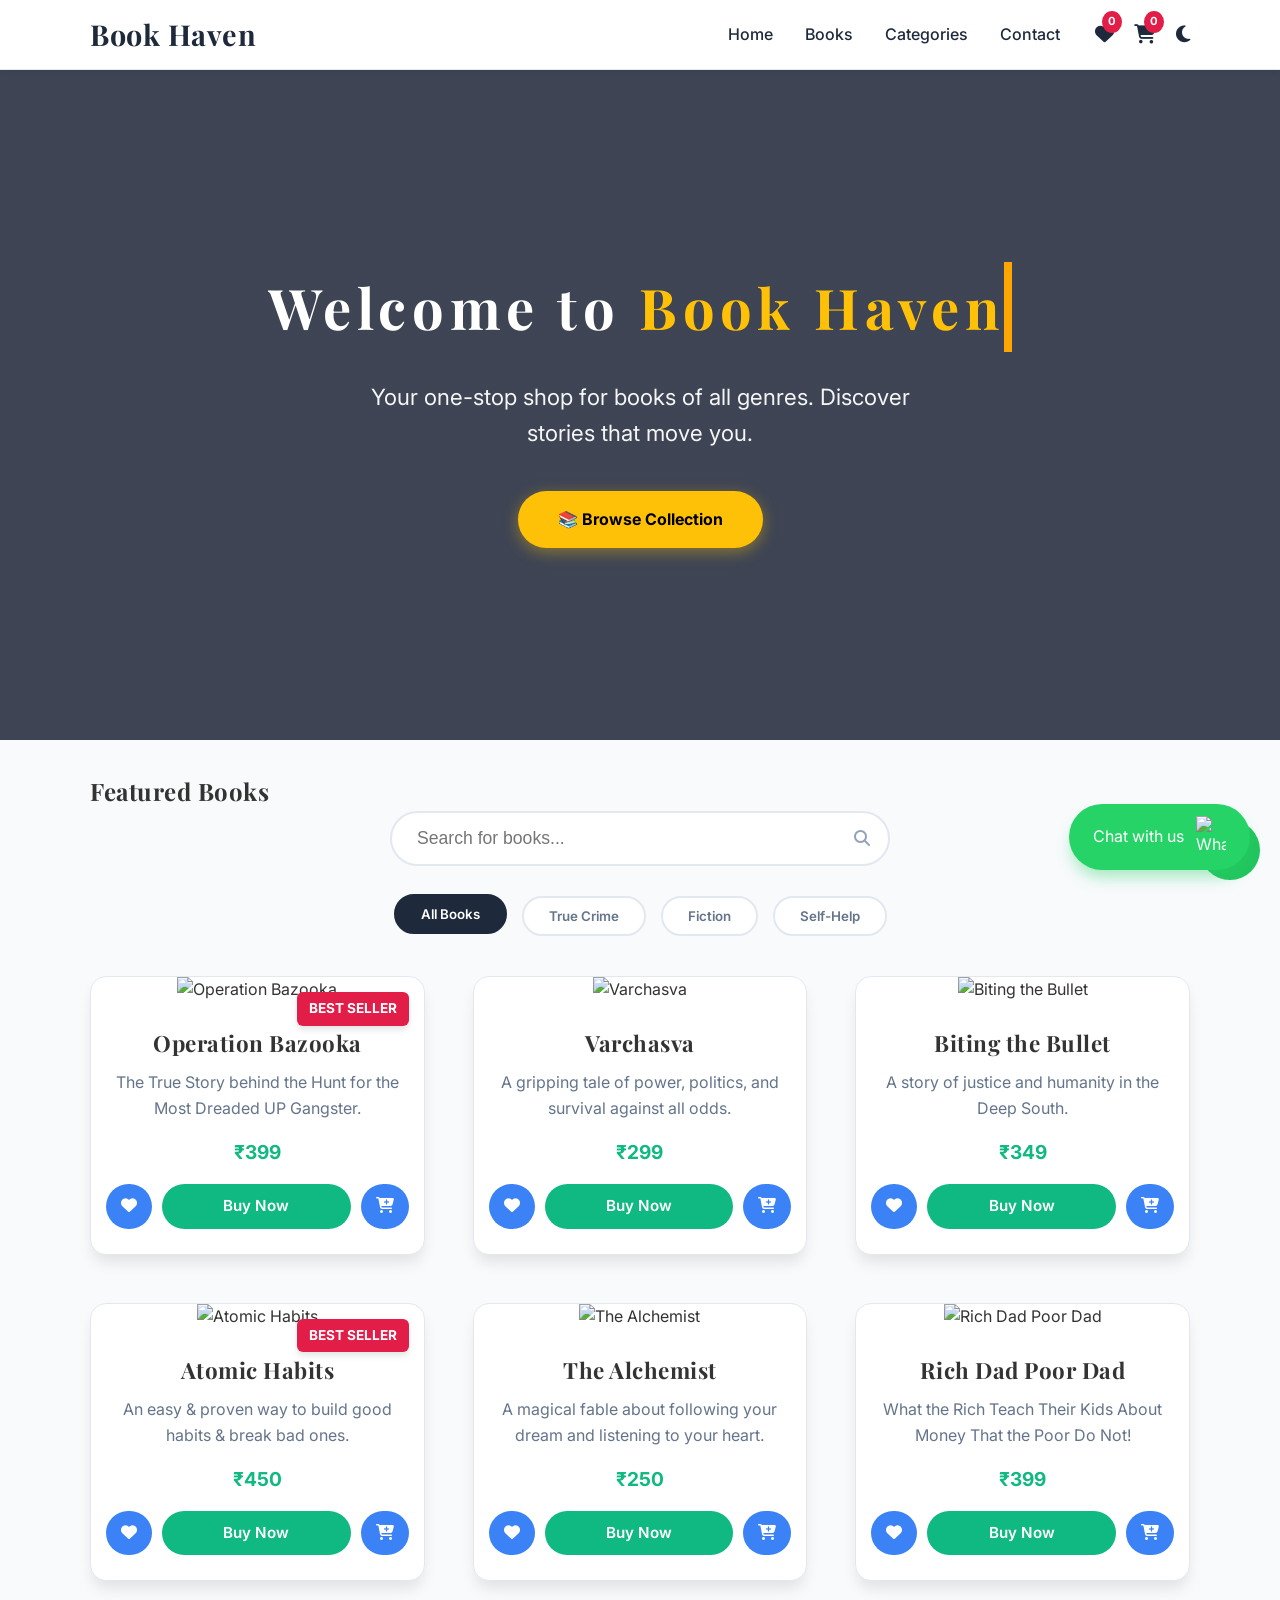
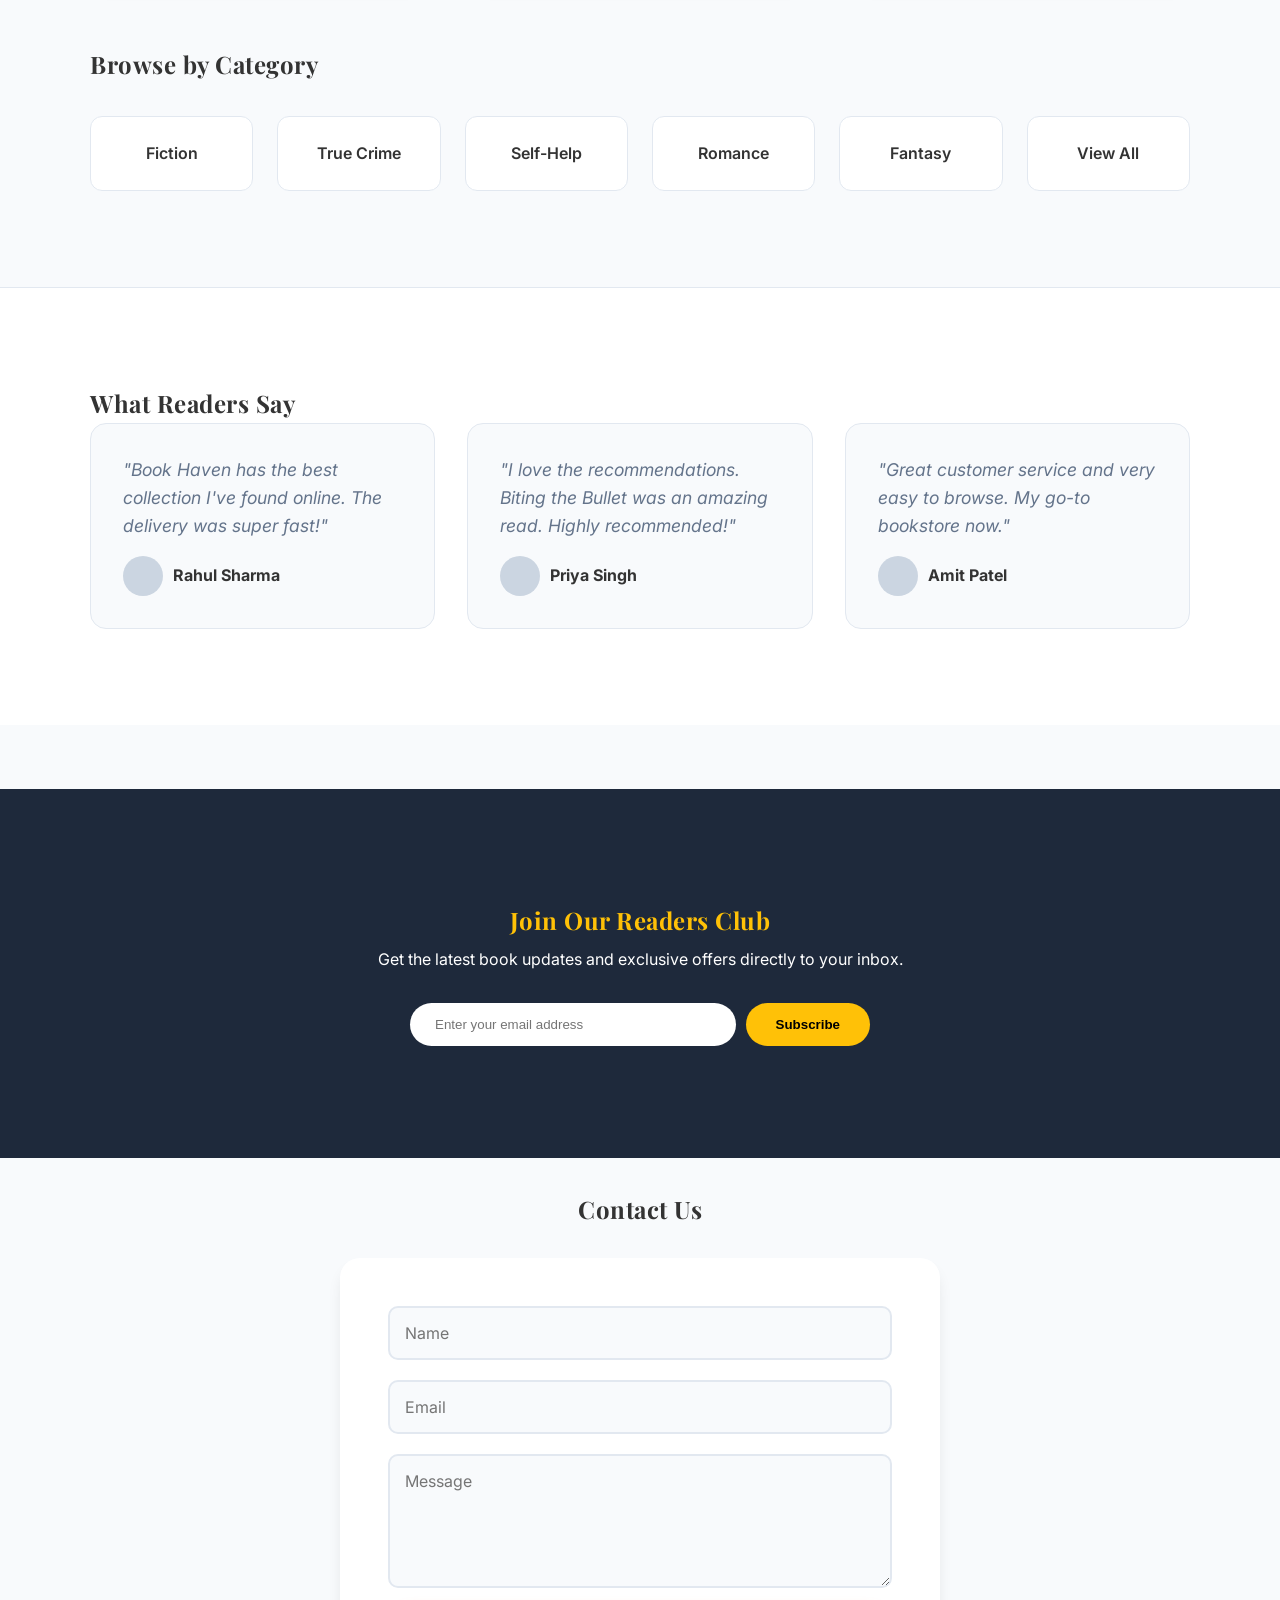
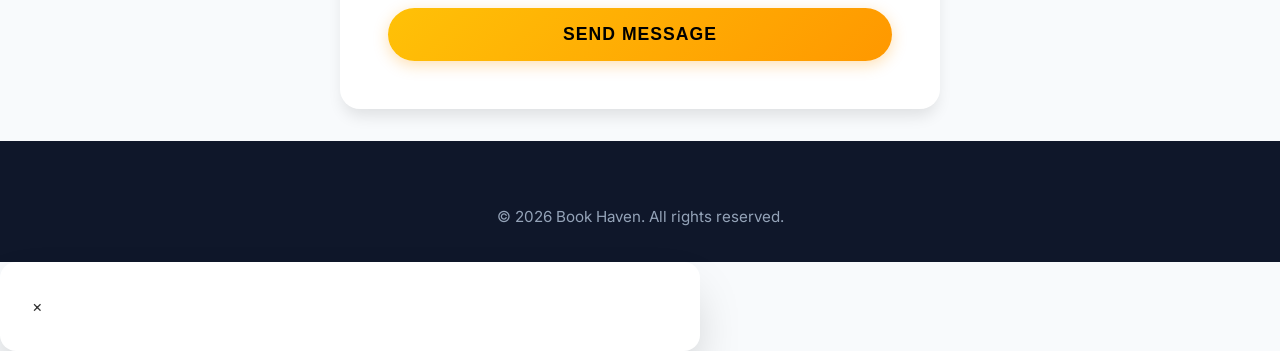
==== commit 7e32e232: "Added AI Assistant" ====
--- a/index.html
+++ b/index.html
@@ -287,6 +287,30 @@
     }
   </style>
 </head>
+<!-- AI Assistant Button -->
+<button id="aiBtn" onclick="openAI()">💬</button>
+
+<style>
+#aiBtn {
+  position: fixed;
+  bottom: 20px;
+  right: 20px;
+  background: #22c55e;
+  color: white;
+  border: none;
+  border-radius: 50%;
+  width: 60px;
+  height: 60px;
+  font-size: 24px;
+  cursor: pointer;
+}
+</style>
+
+<script>
+function openAI() {
+  window.location.href = "assistant.html";
+}
+</script>
 <body>
 
   <div id="toast" class="toast">Action Successful!</div>
@@ -446,7 +470,7 @@
         </div>
 
          <div class="book-card" data-category="self-help">
-            <img src="https://m.media-amazon.com/images/I/51QnuLIY2uL._SY445_SX342_.jpg" alt="Rich Dad Poor Dad" loading="lazy">
+            <img src="https://m.media-amazon.com/images/I/41uDWzFbpIL._SY445_SX342_FMwebp_.jpg" alt="Rich Dad Poor Dad" loading="lazy">
             <h3>Rich Dad Poor Dad</h3>
             <p>What the Rich Teach Their Kids About Money That the Poor Do Not!</p>
             <span class="price-tag">₹399</span>
@@ -842,6 +866,12 @@
     modal.style.display = modal.style.display === "flex" ? "none" : "flex";
   }
 </script>
-
-</body>
-</html>+<div id="bookModal" class="modal">
+  <div class="modal-content">
+    <span class="close-btn">&times;</span>
+    <img id="modalImg" />
+    <h2 id="modalTitle"></h2>
+    <p id="modalDesc"></p>
+  </div>
+</div>
+</html>
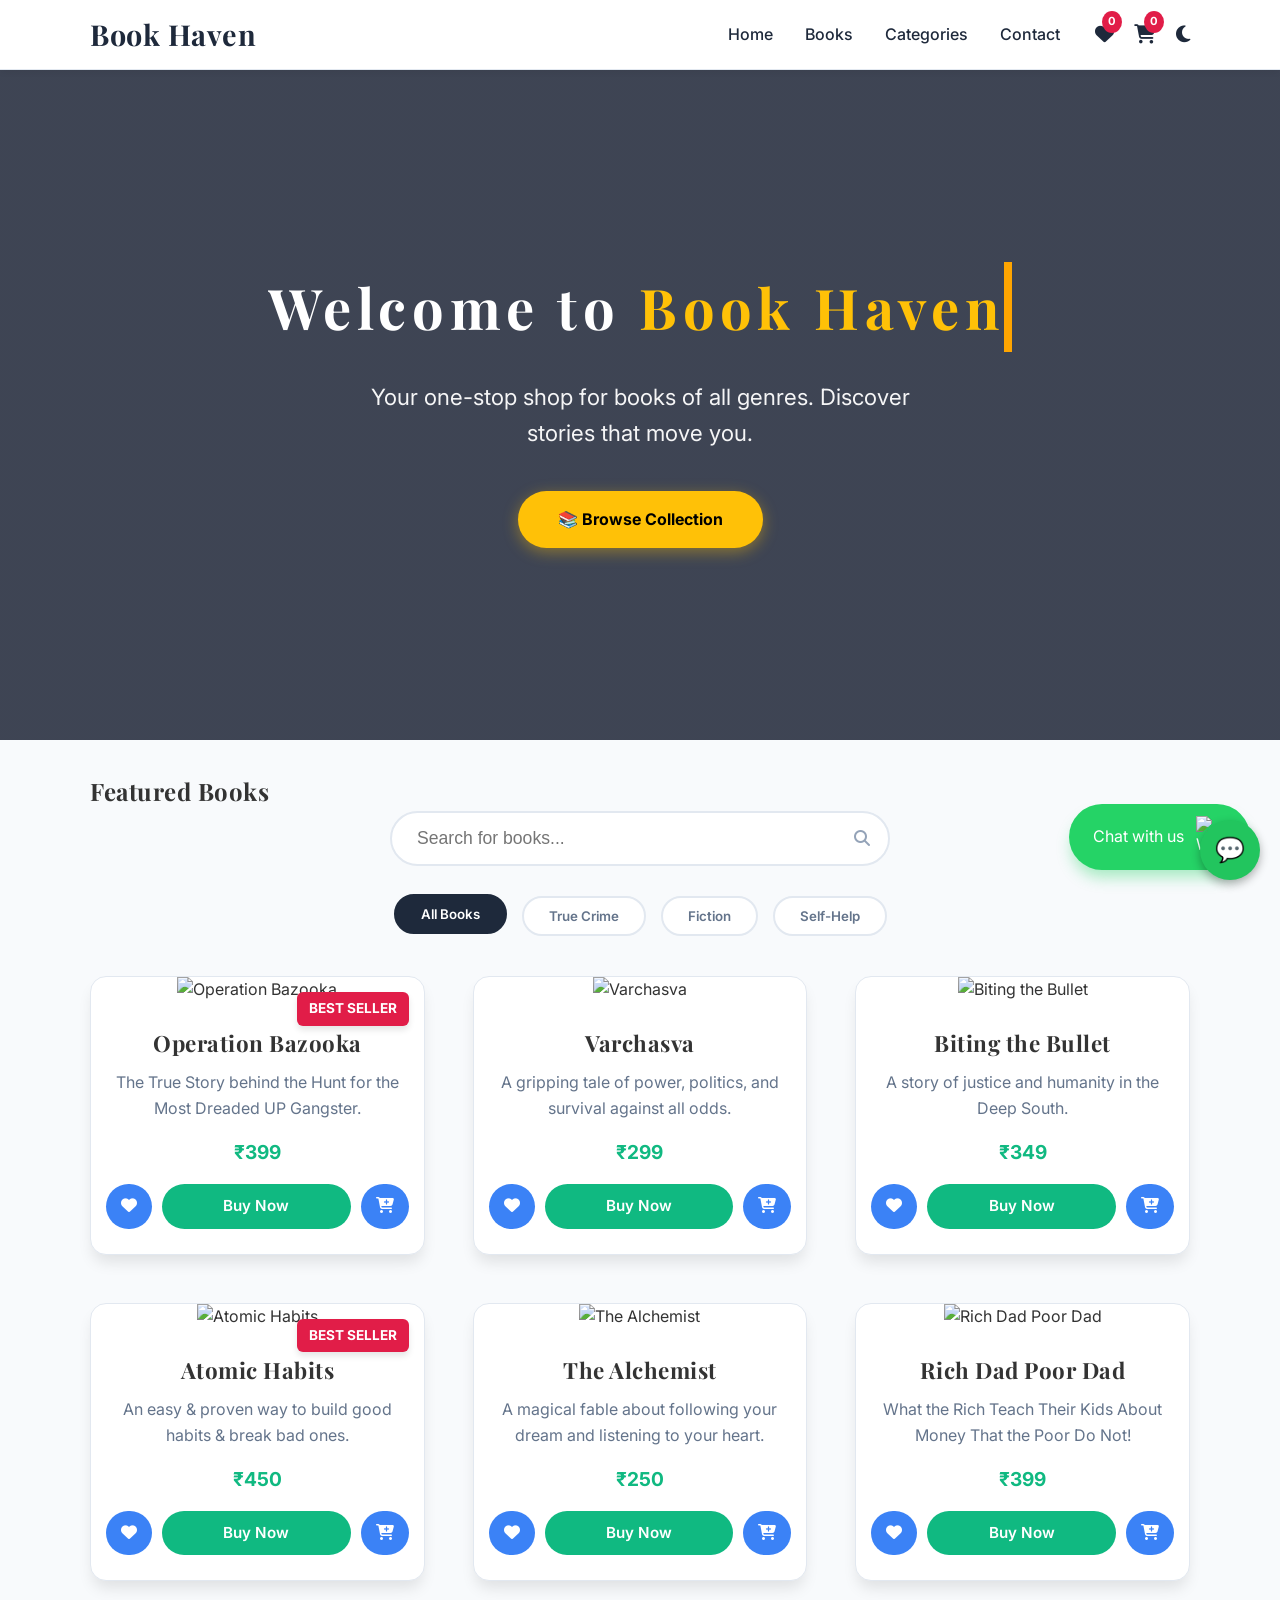
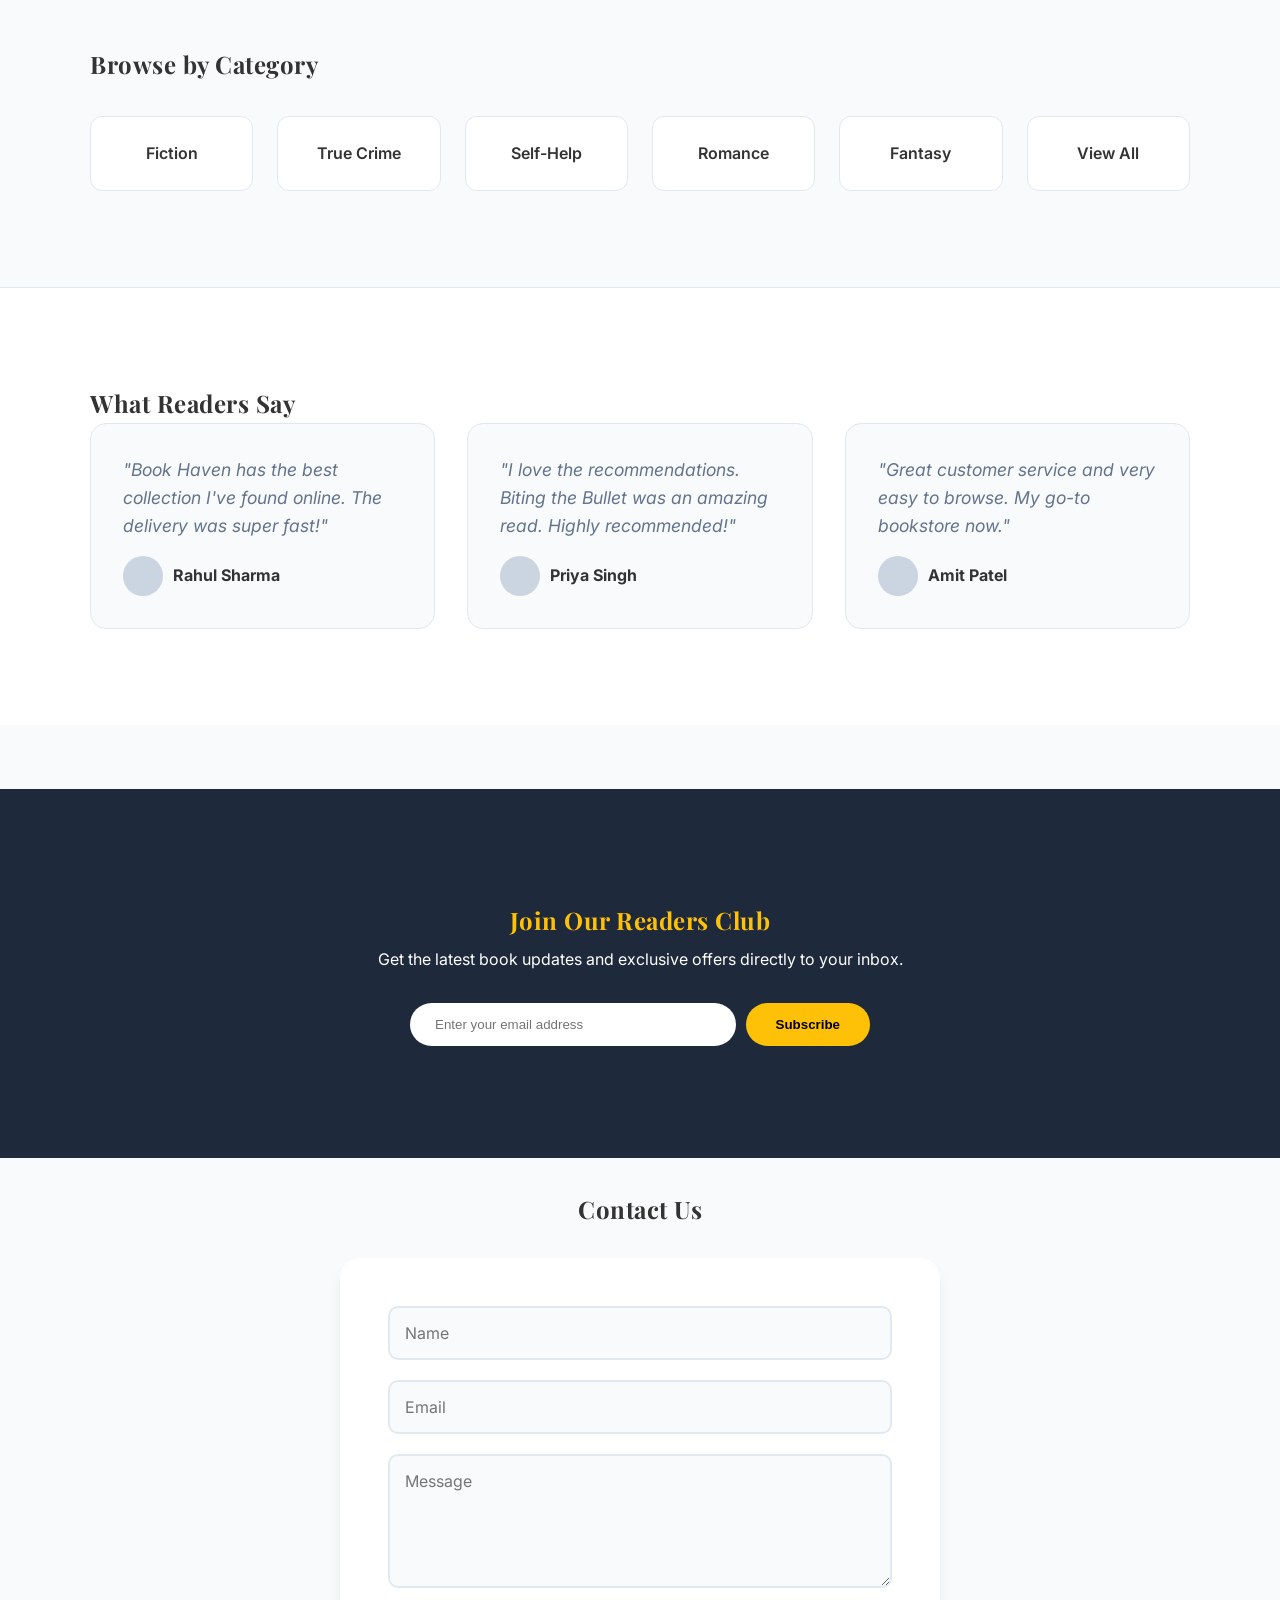
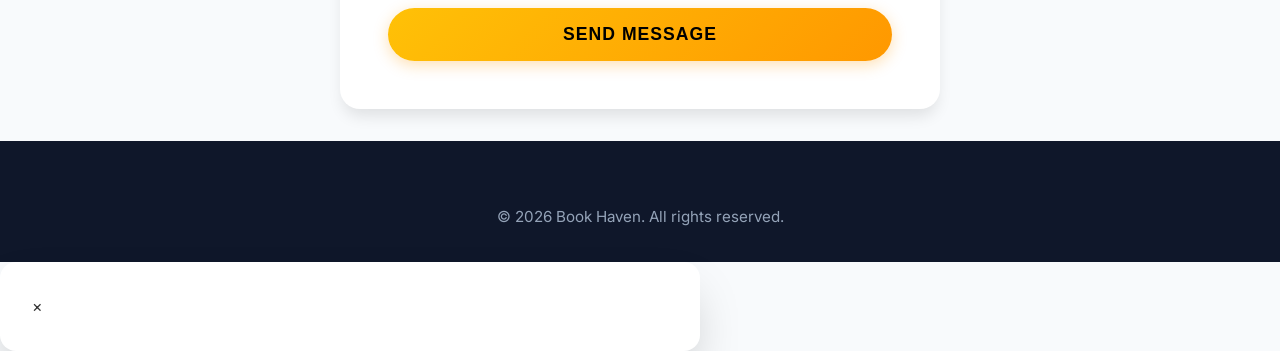
==== commit 2956204f: "added AI button properly" ====
--- a/index.html
+++ b/index.html
@@ -287,30 +287,6 @@
     }
   </style>
 </head>
-<!-- AI Assistant Button -->
-<button id="aiBtn" onclick="openAI()">💬</button>
-
-<style>
-#aiBtn {
-  position: fixed;
-  bottom: 20px;
-  right: 20px;
-  background: #22c55e;
-  color: white;
-  border: none;
-  border-radius: 50%;
-  width: 60px;
-  height: 60px;
-  font-size: 24px;
-  cursor: pointer;
-}
-</style>
-
-<script>
-function openAI() {
-  window.location.href = "assistant.html";
-}
-</script>
 <body>
 
   <div id="toast" class="toast">Action Successful!</div>
@@ -874,4 +850,35 @@
     <p id="modalDesc"></p>
   </div>
 </div>
+</body>
+<!-- AI Assistant Button -->
+<button id="aiBtn" onclick="openAI()">💬</button>
+
+<style>
+#aiBtn {
+  position: fixed;
+  bottom: 20px;
+  right: 20px;
+  background: #22c55e;
+  color: white;
+  border: none;
+  border-radius: 50%;
+  width: 60px;
+  height: 60px;
+  font-size: 24px;
+  cursor: pointer;
+  box-shadow: 0 4px 10px rgba(0,0,0,0.3);
+  z-index: 9999;
+}
+#aiBtn:hover {
+  background: #16a34a;
+}
+</style>
+
+<script>
+function openAI() {
+  window.location.href = "assistant.html";
+}
+</script>
+</body>
 </html>
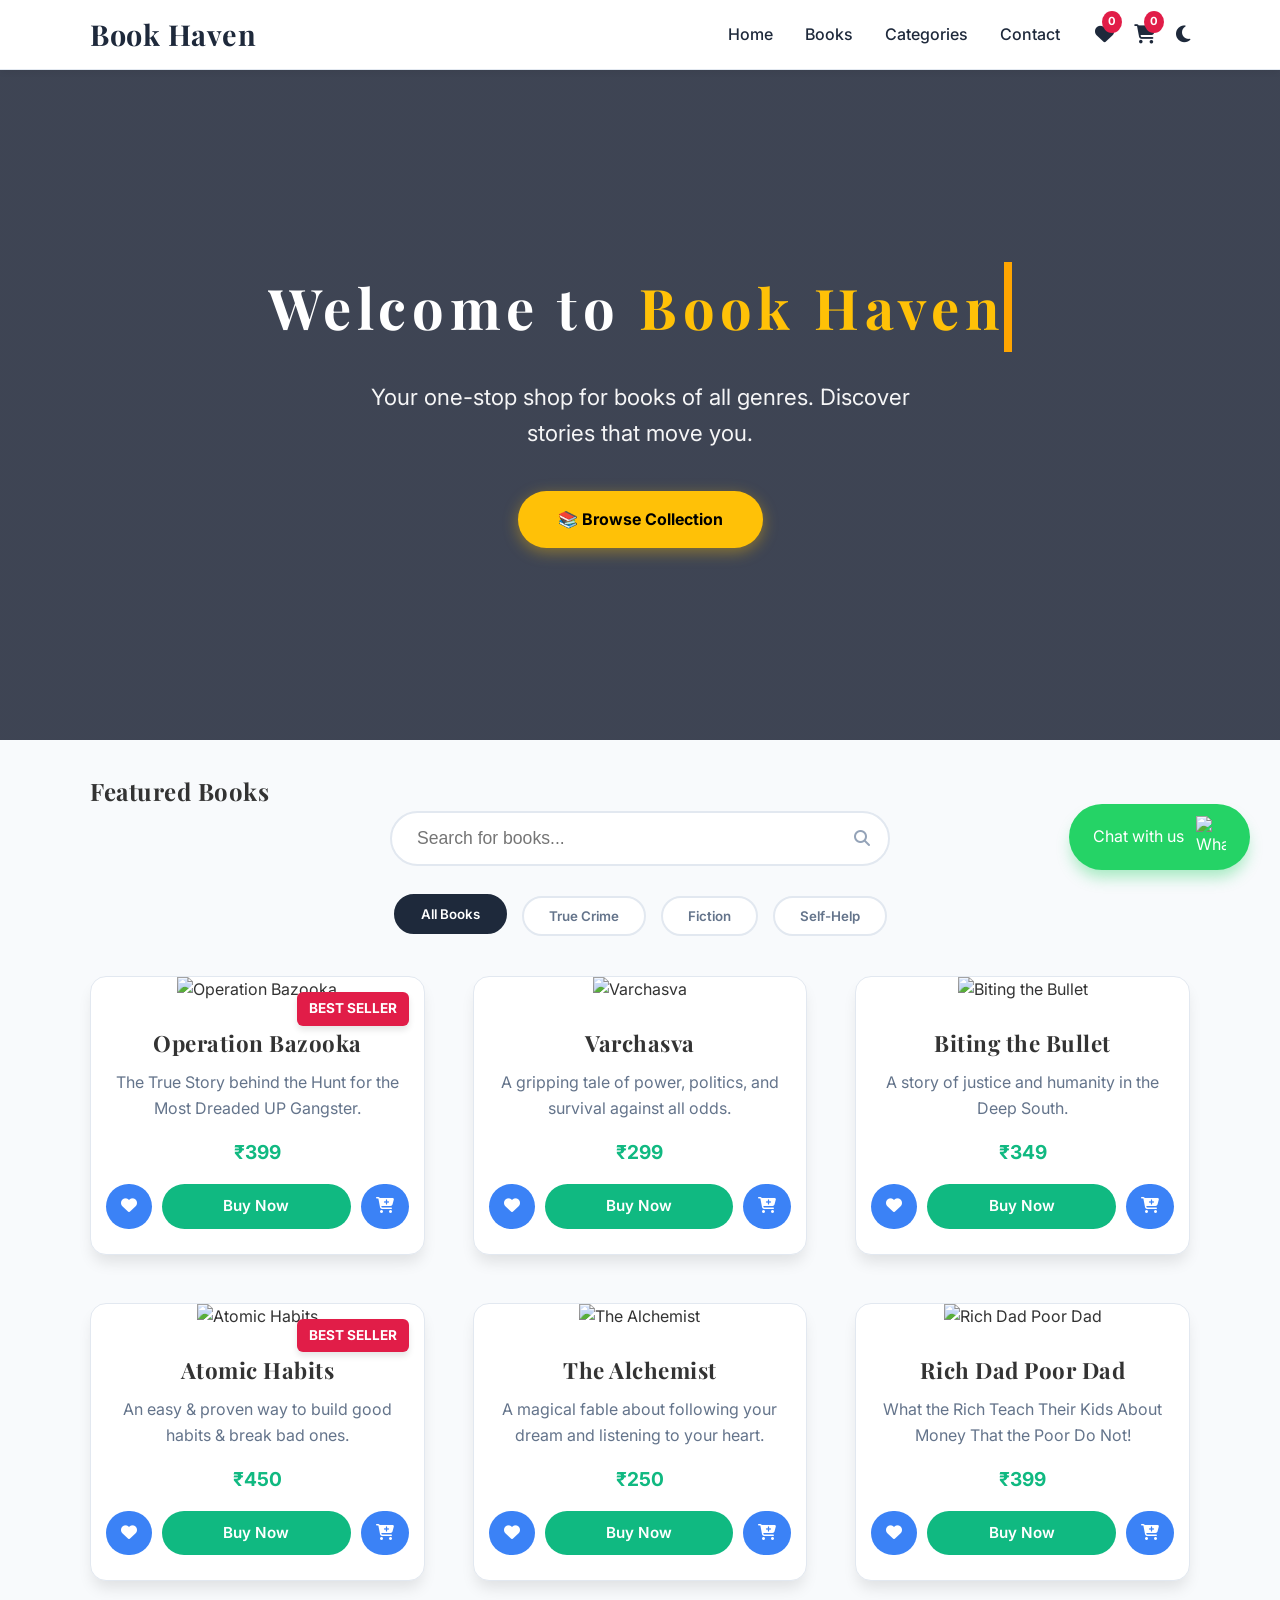
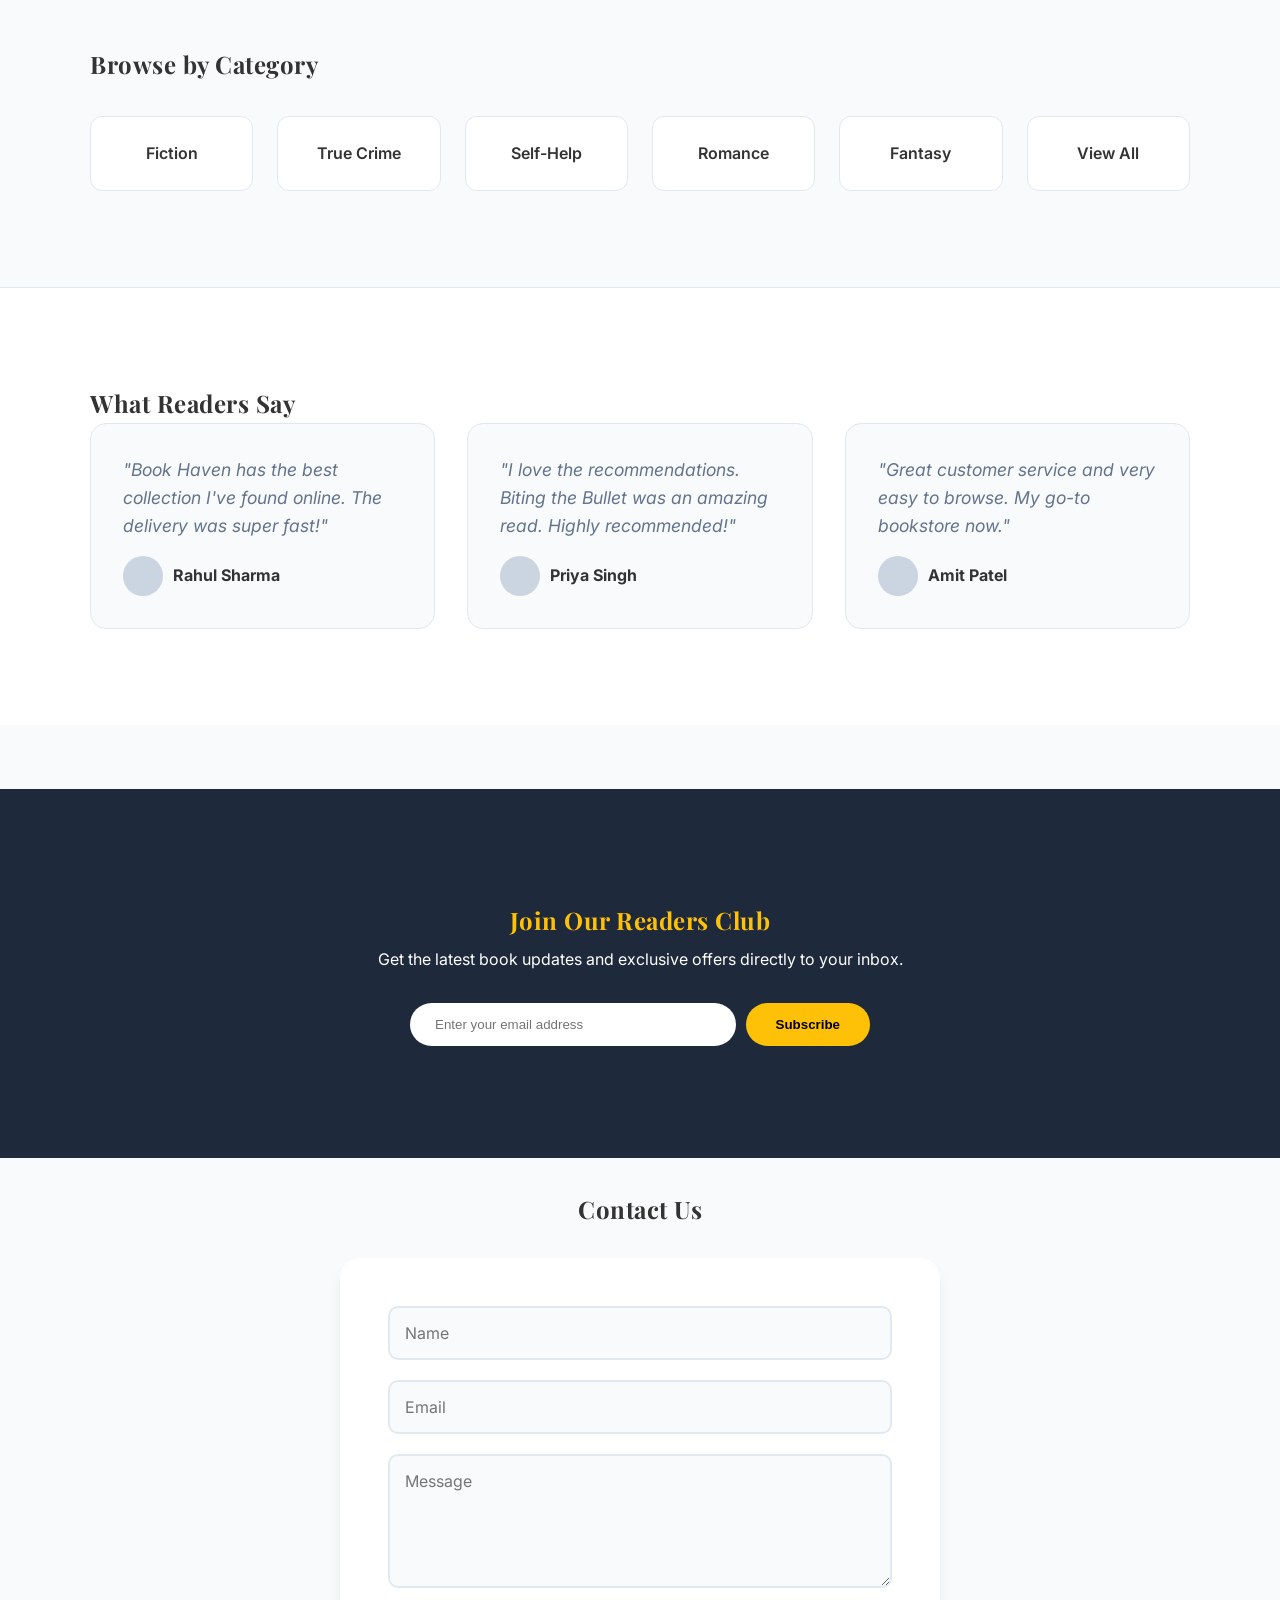
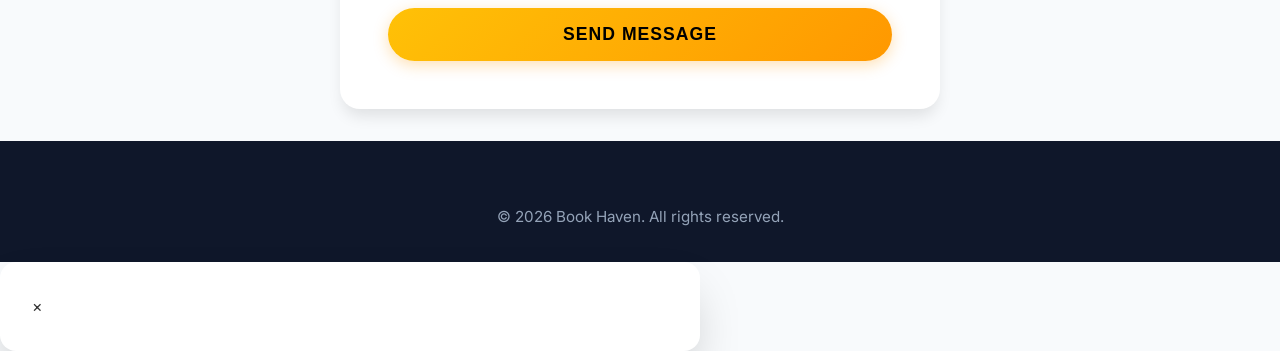
==== commit c8a53686: "removed AI assistant" ====
--- a/index.html
+++ b/index.html
@@ -850,35 +850,4 @@
     <p id="modalDesc"></p>
   </div>
 </div>
-</body>
-<!-- AI Assistant Button -->
-<button id="aiBtn" onclick="openAI()">💬</button>
-
-<style>
-#aiBtn {
-  position: fixed;
-  bottom: 20px;
-  right: 20px;
-  background: #22c55e;
-  color: white;
-  border: none;
-  border-radius: 50%;
-  width: 60px;
-  height: 60px;
-  font-size: 24px;
-  cursor: pointer;
-  box-shadow: 0 4px 10px rgba(0,0,0,0.3);
-  z-index: 9999;
-}
-#aiBtn:hover {
-  background: #16a34a;
-}
-</style>
-
-<script>
-function openAI() {
-  window.location.href = "assistant.html";
-}
-</script>
-</body>
 </html>
